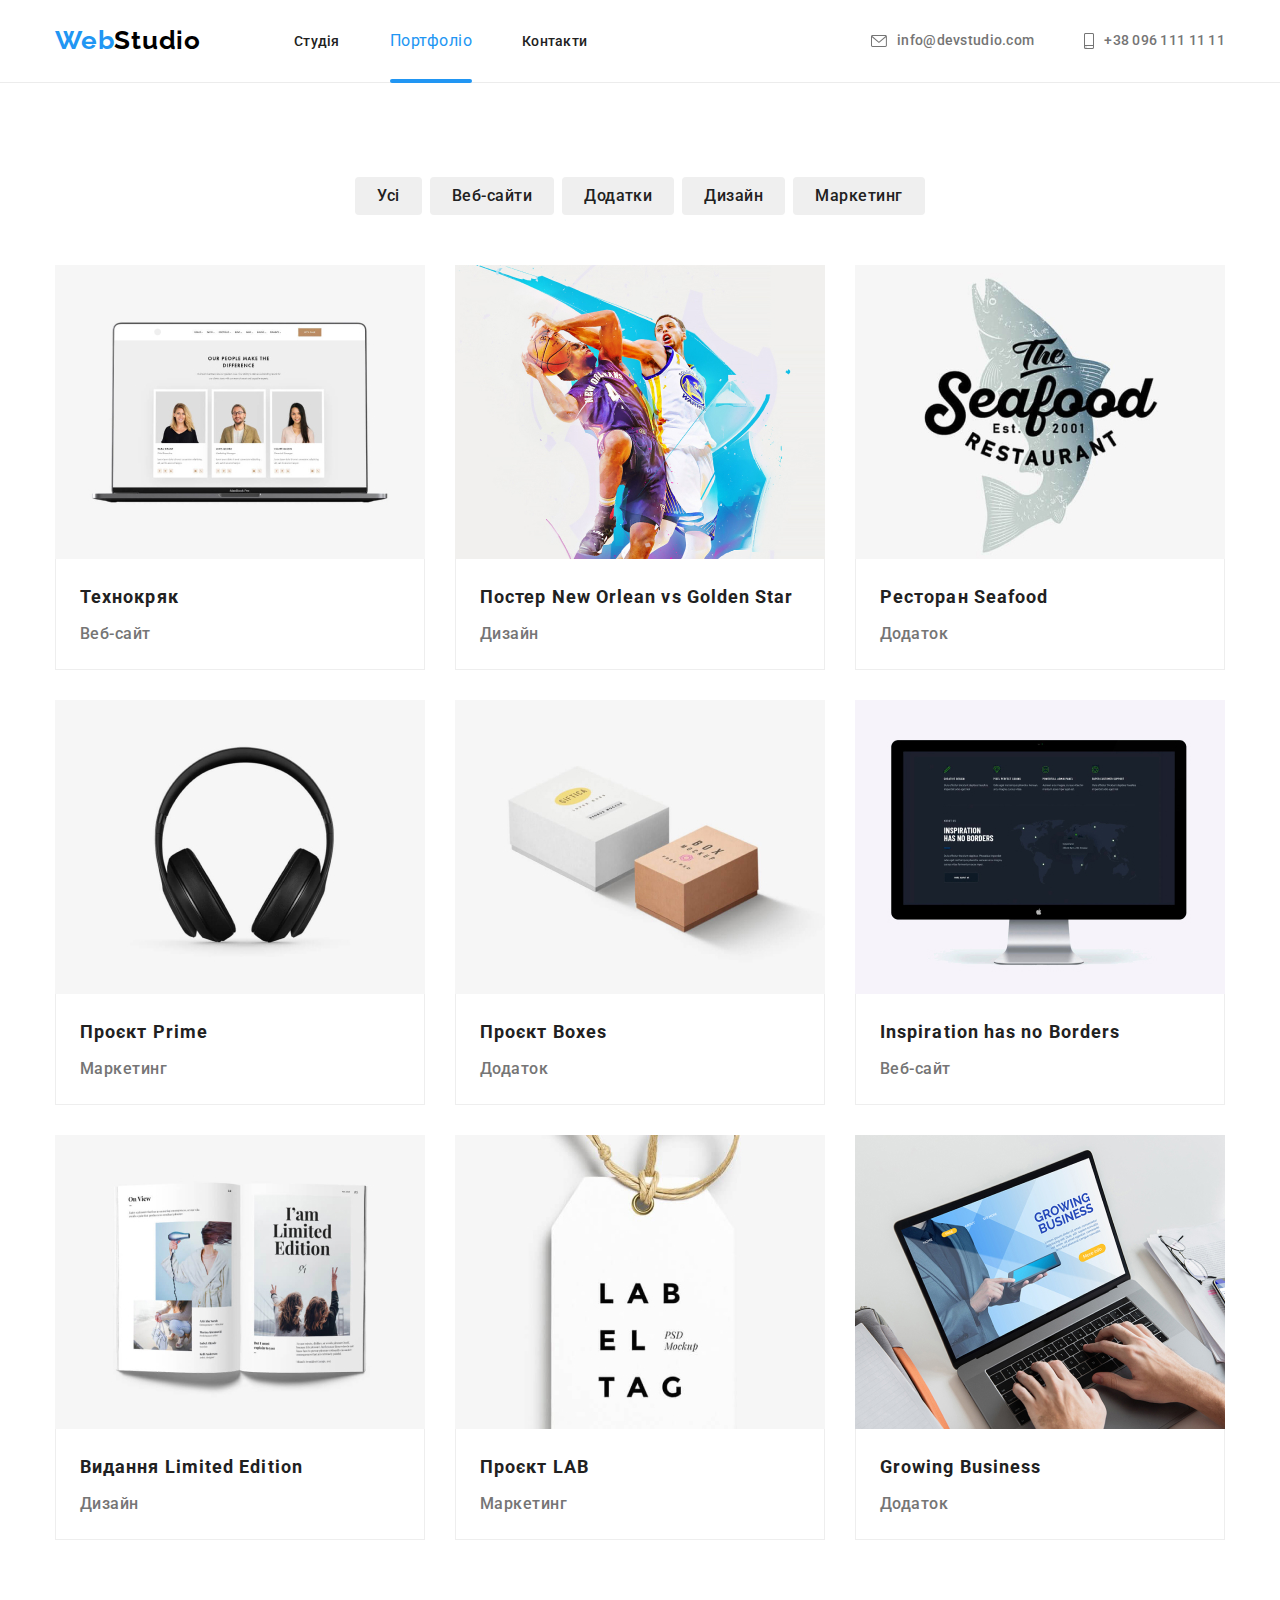
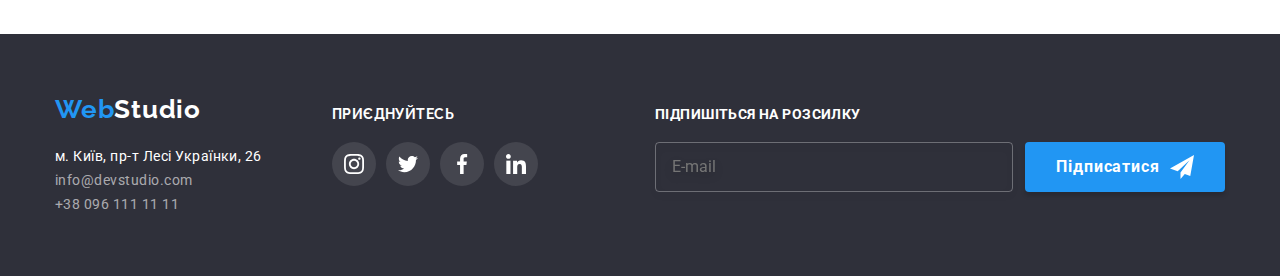
==== portfolio.html @ 675113f7 "777" ====
<!DOCTYPE html>
<html lang="en">

<head>
	<meta charset="UTF-8" />
	<meta http-equiv="X-UA-Compatible" content="IE=edge" />
	<meta name="viewport" content="width=device-width, initial-scale=1.0" />
	<title>Documen</title>
	<link
		href="https://fonts.googleapis.com/css2?family=Raleway:wght@700&family=Roboto:wght@400;500;700;900&display=swap"
		rel="stylesheet" />
	<link rel="stylesheet"
		href="https://cdnjs.cloudflare.com/ajax/libs/modern-normalize/1.1.0/modern-normalize.min.css" />
	<link rel="stylesheet" href="./css/styles.css" />
</head>

<body>
	<header class="header-page">
		<div class="container header-container">
			<a class="logo" href="/">Web<span class="header__logo">Studio</span></a>

			<!--!information_menu-->
			<nav class="main-nav">
				<ul class="main-nav__list list">
					<li class="main-nav__item">
						<a class="main-nav__link link" href="./index.html">Студія</a>
					</li>
					<li class="main-nav__item">
						<a class="main-nav__link main-nav__link--current" href="./portfolio.html">Портфоліо</a>
					</li>
					<li class="main-nav__item">
						<a class="main-nav__link link" href="#contacts">Контакти</a>
					</li>
				</ul>
			</nav>

			<!--!contact-->
			<ul class="contact-list list">
				<li class="contact-list__item">
					<a class="contact-list__link link" href="mailto:info@devstudio.com">
						<svg class="icon" width="16" height="12">
							<use xlink:href="./images/icon.svg#icon-mail"></use>
						</svg>info@devstudio.com</a>
				</li>
				<li class="contact-list__item">
					<a class="contact-list__link link" href="tel:+380961111111">
						<svg class="icon" width="10" height="16">
							<use xlink:href="./images/icon.svg#icon-phone"></use>
						</svg>+38 096 111 11 11</a>
				</li>
			</ul>
		</div>
	</header>

	<!--!portfolio_new-->
	<main>
		<section class="section">
			<div class="container">
				<h1 class="hidden">Наші роботи</h1>
				<h2 class="hidden">Портфоліо</h2>

				<!--!button-->
				<ul class="filter-list__list list">
					<li class="filter-list__item"><button class="filter-button" type="button">Усі</button></li>
					<li class="filter-list__item"><button class="filter-button" type="button">Веб-сайти</button></li>
					<li class="filter-list__item"><button class="filter-button" type="button">Додатки</button></li>
					<li class="filter-list__item"><button class="filter-button" type="button">Дизайн</button></li>
					<li class="filter-list__item"><button class="filter-button" type="button">Маркетинг</button></li>
				</ul>

				<!--!portfolio-->
				<ul class="portfolio list">
					<li class="portfolio-list__title">
						<a class="portfolio-link link" href="#" target="_blank" rel="noopener noreferrer">
							<div class="portfolio-images">
								<img src="./images/jpg7.jpg" alt="Технокряк" width="370">
								<p class="portfolio-list__text">Ресурс пропонує комплексні пропозиції з різним рівнем
									функціоналу
									та сервісів. Все це дозволить відвідувачу отримати
									вичерпні відомості про компанію чи приватну особу.</p>
							</div>
							<div class="portfolio-row__text">
								<h2 class="portfolio-title">Технокряк</h2>
								<p class="portfolio-section">Веб-сайт</p>
							</div>
						</a>
					</li>
					<li class="portfolio-list__title">
						<a class="portfolio-link link" href="#" target="_blank" rel="noopener noreferrer">
							<div class="portfolio-images">
								<img src="./images/jpg8.jpg" alt="Постер New Orlean vs Golden Star" width="370">

								<p class="portfolio-list__text">Ресурс пропонує комплексні пропозиції з різним рівнем
									функціоналу
									та сервісів. Все це дозволить відвідувачу отримати
									вичерпні відомості про компанію чи приватну особу.</p>
							</div>
							<div class="portfolio-row__text">
								<h2 class="portfolio-title">Постер New Orlean vs Golden Star</h2>
								<p class="portfolio-section">Дизайн</p>
							</div>
						</a>
					</li>
					<li class="portfolio-list__title">
						<a class="portfolio-link link" href="#" target="_blank" rel="noopener noreferrer">
							<div class="portfolio-images">
								<img src="./images/jpg9.jpg" alt="Ресторан Seafood" width="370">

								<p class="portfolio-list__text">Ресурс пропонує комплексні пропозиції з різним рівнем
									функціоналу
									та сервісів. Все це дозволить відвідувачу отримати
									вичерпні відомості про компанію чи приватну особу.</p>
							</div>
							<div class="portfolio-row__text">
								<h2 class="portfolio-title">Ресторан Seafood</h2>
								<p class="portfolio-section">Додаток</p>
							</div>
						</a>
					</li>
					<li class="portfolio-list__title">
						<a class="portfolio-link link" href="#" target="_blank" rel="noopener noreferrer">
							<div class="portfolio-images">
								<img src="./images/jpg10.jpg" alt="Проєкт Prime" width="370">

								<p class="portfolio-list__text">Ресурс пропонує комплексні пропозиції з різним рівнем
									функціоналу
									та сервісів. Все це дозволить відвідувачу отримати
									вичерпні відомості про компанію чи приватну особу.</p>
							</div>
							<div class="portfolio-row__text">
								<h2 class="portfolio-title">Проєкт Prime</h2>
								<p class="portfolio-section">Маркетинг</p>
							</div>
						</a>
					</li>
					<li class="portfolio-list__title">
						<a class="portfolio-link link" href="#" target="_blank" rel="noopener noreferrer">
							<div class="portfolio-images">
								<img src="./images/jpg11.jpg" alt="Проєкт Boxes" width="370">

								<p class="portfolio-list__text">Ресурс пропонує комплексні пропозиції з різним рівнем
									функціоналу
									та сервісів. Все це дозволить відвідувачу отримати
									вичерпні відомості про компанію чи приватну особу.</p>
							</div>
							<div class="portfolio-row__text">
								<h2 class="portfolio-title">Проєкт Boxes</h2>
								<p class="portfolio-section">Додаток</p>
							</div>
						</a>
					</li>
					<li class="portfolio-list__title">
						<a class="portfolio-link link" href="#" target="_blank" rel="noopener noreferrer">
							<div class="portfolio-images">
								<img src="./images/jpg12.jpg" alt="Inspiration has no Borders" width="370">

								<p class="portfolio-list__text">Ресурс пропонує комплексні пропозиції з різним рівнем
									функціоналу
									та сервісів. Все це дозволить відвідувачу отримати
									вичерпні відомості про компанію чи приватну особу.</p>
							</div>
							<div class="portfolio-row__text">
								<h2 class="portfolio-title">Inspiration has no Borders</h2>
								<p class="portfolio-section">Веб-сайт</p>
							</div>
						</a>
					</li>
					<li class="portfolio-list__title">
						<a class="portfolio-link link" href="#" target="_blank" rel="noopener noreferrer">
							<div class="portfolio-images">
								<img src="./images/jpg13.jpg" alt="Видання Limited Edition" width="370">

								<p class="portfolio-list__text">Ресурс пропонує комплексні пропозиції з різним рівнем
									функціоналу
									та сервісів. Все це дозволить відвідувачу отримати
									вичерпні відомості про компанію чи приватну особу.</p>
							</div>
							<div class="portfolio-row__text">
								<h2 class="portfolio-title">Видання Limited Edition</h2>
								<p class="portfolio-section">Дизайн</p>
							</div>
						</a>
					</li>
					<li class="portfolio-list__title">
						<a class="portfolio-link link" href="#" target="_blank" rel="noopener noreferrer">
							<div class="portfolio-images">
								<img src="./images/jpg14.jpg" alt="Проєкт LAB" width="370">

								<p class="portfolio-list__text">Ресурс пропонує комплексні пропозиції з різним рівнем
									функціоналу
									та сервісів. Все це дозволить відвідувачу отримати
									вичерпні відомості про компанію чи приватну особу.</p>
							</div>
							<div class="portfolio-row__text">
								<h2 class="portfolio-title">Проєкт LAB</h2>
								<p class="portfolio-section">Маркетинг</p>
							</div>
						</a>
					</li>
					<li class="portfolio-list__title">
						<a class="portfolio-link link" href="#" target="_blank" rel="noopener noreferrer">
							<div class="portfolio-images">
								<img src="./images/jpg15.jpg" alt="Growing Business" width="370">

								<p class="portfolio-list__text">Ресурс пропонує комплексні пропозиції з різним рівнем
									функціоналу
									та сервісів. Все це дозволить відвідувачу отримати
									вичерпні відомості про компанію чи приватну особу.</p>
							</div>
							<div class="portfolio-row__text">
								<h2 class="portfolio-title">Growing Business</h2>
								<p class="portfolio-section">Додаток</p>
							</div>
						</a>
					</li>
				</ul>
			</div>
		</section>
	</main>

	<!--!footer-->
	<footer class="footer">
		<div class="container footer-container">
			<div class="address" id="contacts">
				<a class="logo" href="/">Web<span class="footer__logo">Studio</span></a>
				<address>
					<a class="footer-address__link"
						href="https://www.google.com/maps/place/%D0%B1%D1%83%D0%BB%D1%8C%D0%B2%D0%B0%D1%80+%D0%9B%D0%B5%D1%81%D1%96+%D0%A3%D0%BA%D1%80%D0%B0%D1%97%D0%BD%D0%BA%D0%B8,+26,+%D0%9A%D0%B8%D1%97%D0%B2,+02000/@50.427058,30.5351338,18.25z/data=!4m5!3m4!1s0x40d4cf0e033ecbe9:0x57a4dffefec77da0!8m2!3d50.4265807!4d30.5383858"
						target="_blank" rel="noopener noreferrer">
						м. Київ, пр-т Лесі Українки, 26</a>
					<ul class="footer-contact__list list">
						<li>
							<a class="footer-contact__link" href="mailto:info@devstudio.com">info@devstudio.com</a>
						</li>
						<li>
							<a class="footer-contact__link" href="tel:+380961111111">+38 096 111 11 11</a>
						</li>
					</ul>
				</address>
			</div>
			<div class="footer">
				<h2 class="footer-title">приєднуйтесь</h2>
				<ul class="footer-list list">
					<li class="footer-social">
						<a class="footer-social__link" href="#" target="_blank" rel="noopener noreferrer">
							<svg class="icon" width="20" height="20">
								<use xlink:href="./images/icon.svg#icon-instagram"></use>
							</svg>
						</a>
					</li>
					<li class="footer-social">
						<a class="footer-social__link" href="#" target="_blank" rel="noopener noreferrer">
							<svg class="icon" width="20" height="20">
								<use xlink:href="./images/icon.svg#icon-twitter"></use>
							</svg>
						</a>
					</li>
					<li class="footer-social">
						<a class="footer-social__link" href="#" target="_blank" rel="noopener noreferrer">
							<svg class="icon" width="20" height="20">
								<use xlink:href="./images/icon.svg#icon-facebook"></use>
							</svg>
						</a>
					</li>
					<li class="footer-social">
						<a class="footer-social__link" href="#" target="_blank" rel="noopener noreferrer">
							<svg class="icon" width="20" height="20">
								<use xlink:href="./images/icon.svg#icon-linkedin-1"></use>
							</svg>
						</a>
					</li>
				</ul>
			</div>
			<div class="footer-form">
				<h2 class="footer-form__text">Підпишіться на розсилку</h2>
				<form class="footer-form__join" name="submit">
					<label class="send-mail" for="email">
						<input class="footer-form__mail" placeholder="E-mail" type="email" name="mail" id="email" />
					</label>
					<button class="footer-button__mail" type="submit">
						Підписатися
						<svg class="icon icon-send" width="24" height="24">
							<use xlink:href="./images/icon.svg#icon-icon-send"></use>
						</svg>
					</button>
				</form>
			</div>
		</div>
	</footer>
	<script src="./js/modal.js"></script>
</body>

</html>
---- css/styles.css ----
:root {
	--col--black: #212121;
	--col--lgrey: #757575;
	--col--blue: #2196f3;
	--col--grey: #2f303a;
	--colf5--white: #f5f5f5;
	--colff--white: #ffffff;
}

.section {
	padding: 94px 0;
}

.icon {
	fill: currentColor;
}

body {
	background-color: var(--colff--white);
	color: var(--col--black);
	font-family: "Roboto", sans-serif;
	letter-spacing: 0.03em;
}

* {
	padding: 0;
	margin: 0;
}

img {
	display: block;
}

.list {
	list-style: none;
}

button {
	cursor: pointer;
}

.container {
	margin-left: auto;
	margin-right: auto;
	width: 1200px;
	padding-left: 15px;
	padding-right: 15px;
}

/* !header */

.hidden {
	position: absolute;
	white-space: nowrap;
	overflow: hidden;

	width: 1px;
	height: 1px;
	margin: -1px;
	border: 0;
	padding: 0;
	clip-path: inset(100%);
	clip: rect(0 0 0 0);
}

.header-container .logo {
	text-decoration: none;
	vertical-align: Top;

	font-family: "Raleway", sans-serif;
	font-weight: 700;
	font-size: 26px;
	line-height: 1.2307;
	letter-spacing: 0.03em;

	color: var(--col--blue);
}

.header__logo {
	text-decoration: none;

	margin-right: 93px;

	color: #000000;
}

.link {
	text-decoration: none;

	font-weight: 500;
	font-size: 14px;
	line-height: 1.14;
	letter-spacing: 0.02em;

	color: var(--col--black);
}

.header-page {
	display: flex;
	align-items: center;
	justify-content: center;

	border-bottom: 1px solid #ececec;
}

.header-page .container {
	display: flex;
	align-items: center;
}

/* !menu*/

.main-nav {
	display: inline-block;
	align-items: center;
}

.main-nav__list .main-nav__item {
	position: relative;
}

.main-nav__list .main-nav__link:focus::after,
.main-nav__list .main-nav__link:hover::after,
.main-nav__list .main-nav__link.main-nav__link--current:after {
	width: 100%;
}

.main-nav__list .main-nav__link::after {
	content: "";
	position: absolute;
	display: block;

	border-radius: 2px;
	width: 0;
	left: 0;
	height: 4px;
	bottom: -1%;

	background-color: var(--col--blue);
}

.main-nav__item {
	padding-top: 32px;
	padding-bottom: 32px;
}

.main-nav__list {
	display: flex;
	align-items: center;
	gap: 50px;
}

.main-nav__list .main-nav__link:hover,
.main-nav__list .main-nav__link:focus {
	color: var(--col--blue);
}

.main-nav__list .main-nav__link {
	transition: color 250ms cubic-bezier(0.4, 0, 0.2, 1);
}

.main-nav__list .main-nav__link:after {
	transition: 250ms cubic-bezier(0.4, 0, 0.2, 1);
}

.main-nav__list .main-nav__link--current {
	color: var(--col--blue);
	text-decoration: none;
}

/*!contact*/

.contact-list {
	display: flex;
	justify-content: center;
	align-items: center;
	margin-left: auto;
	margin-right: 0;
	gap: 50px;
}

.contact-list__item .contact-list__link {
	display: flex;
	justify-content: center;
	align-items: center;

	gap: 10px;
	font-weight: 500;
	font-size: 14px;
	line-height: 1.14;
	letter-spacing: 0.02em;

	color: var(--col--lgrey);
}

.contact-list .contact-list__link:focus,
.contact-list .contact-list__link:hover {
	color: var(--col--blue);
}

.contact-list .contact-list__link {
	transition: color 250ms cubic-bezier(0.4, 0, 0.2, 1);
}

/*!hero*/

.hero {
	max-width: 1600px;
	padding: 200px 0;

	margin-left: auto;
	margin-right: auto;

	background-image: linear-gradient(to bottom,
			rgba(47, 48, 58, 0.4),
			rgba(47, 48, 58, 0.4)),
		url(../images/backround.jpg);
	background-size: cover;
}

.hero-title {
	margin-left: auto;
	margin-right: auto;
	text-transform: uppercase;
	text-align: center;

	max-width: 670px;
	font-weight: 900;
	font-size: 44px;
	line-height: 1.36;
	letter-spacing: 0.03em;
	margin-top: 0;
	margin-bottom: 30px;
	width: 100%;

	color: var(--colff--white);
}

.hero-button {
	border-color: transparent;
	cursor: pointer;
	display: block;

	margin: 0 auto;
	min-width: 216px;
	min-height: 50px;
	border-radius: 4px;
	font-weight: 700;
	font-size: 16px;
	line-height: 1.9;
	letter-spacing: 0.06em;

	color: var(--colff--white);
	background-color: var(--col--blue);
}

/*!features*/

.features-section__list {
	display: flex;
	gap: 30px;
}

.features-section {
	padding-bottom: 0;

	background-color: var(--colff--white);
}

.features-section__list .features-section__title {
	text-transform: uppercase;

	font-weight: 700;
	font-size: 14px;
	line-height: 1.14;
}

.features-section__list .features-section__text {
	color: var(--col--lgrey);
	font-size: 14px;
	line-height: 1.7;
}

.features-section__container-icon {
	background-color: #f5f4fa;
	display: flex;
	justify-content: center;
	align-items: center;
	margin-bottom: 30px;
	width: 270px;
	height: 120px;
}

.features .title {
	margin-bottom: 10px;
}

/*!what-we-do*/

.work-list {
	display: flex;
	gap: 30px;
}

.section-title {
	text-align: center;

	font-weight: 700;
	font-size: 36px;
	line-height: 1.16;
	margin-bottom: 50px;
}

.work-list__item {
	position: relative;
}

.work-list__title {
	position: absolute;
	text-transform: uppercase;
	text-align: center;

	left: 0;
	bottom: 0;
	width: 100%;
	padding: 27px 0px;
	z-index: 2;
	font-weight: 700;
	font-size: 14px;
	line-height: 1.1428;
	letter-spacing: 0.03em;

	color: var(--colff--white);
	background: rgba(47, 48, 58, 0.8);
}

/*!our_company*/

.team-list {
	display: flex;
	gap: 30px;
}

.team-section {
	padding-top: 30px;
	padding-bottom: 30px;
}

.team-section .team-list__title {
	font-weight: 500;
	font-size: 16px;
	line-height: 1.2;
	text-align: center;
}

.team {
	background-color: #f5f4fa;
}

.team-section .team-list__text {
	text-align: center;

	font-size: 16px;
	line-height: 1.2;
	margin-top: 10px;
	margin-bottom: 30px;

	color: var(--col--lgrey);
}

.team-list__item {
	background-color: var(--colff--white);
	box-shadow: 0px 1px 3px rgba(0, 0, 0, 0.12), 0px 1px 1px rgba(0, 0, 0, 0.14),
		0px 2px 1px rgba(0, 0, 0, 0.2);
}

.team-list__social {
	display: flex;
	justify-content: center;

	gap: 10px;
}

.social-list__link {
	display: flex;
	justify-content: center;
	align-items: center;

	width: 44px;
	height: 44px;
	border-radius: 50%;

	color: #afb1b8;
}

.social-list__link:hover,
.social-list__link:focus {
	color: var(--colff--white);
	background-color: var(--col--blue);
}

.social-list__link {
	transition: color 250ms cubic-bezier(0.4, 0, 0.2, 1),
		background-color 250ms cubic-bezier(0.4, 0, 0.2, 1);
}

/*!customers*/

.customers-title {
	font-weight: 700;
	font-size: 36px;
	line-height: 42px;
	text-align: center;
	letter-spacing: 0.03em;
}

.customers-list {
	display: flex;

	gap: 30px;
}

.customers-list__link:hover,
.customers-list__link:focus {
	color: var(--col--blue);
	border-color: var(--col--blue);
}

.customers-title {
	margin-top: 0;
	margin-bottom: 50px;
}

.customers-list__link {
	display: flex;
	justify-content: center;
	align-items: center;
	width: 170px;
	height: 92px;
	border-radius: 4px;

	background-color: var(--colff--white);
	border: 1px solid;
	color: #afb1b8;
	transition: color 250ms cubic-bezier(0.4, 0, 0.2, 1),
		border-color 250ms cubic-bezier(0.4, 0, 0.2, 1);
}

/*!modal*/

.modal {
	position: fixed;

	z-index: 777;
	left: 0;
	top: 0;
	width: 100%;
	height: 100%;

	background: rgba(0, 0, 0, 0.2);
	transition: visibility 500ms cubic-bezier(0.4, 0, 0.2, 1),
		opacity 500ms cubic-bezier(0.4, 0, 0.2, 1);
}

.modal-window {
	position: absolute;

	left: 50%;
	top: 50%;
	transform: translate(-50%, -50%) scale(1);
	width: 528px;
	height: 581px;
	border-radius: 4px;
	padding: 40px;

	background-color: var(--colff--white);
	box-shadow: 0px 1px 3px rgba(0, 0, 0, 0.12), 0px 1px 1px rgba(0, 0, 0, 0.14),
		0px 2px 1px rgba(0, 0, 0, 0.2);
	transition: transform 500ms cubic-bezier(0.4, 0, 0.2, 1);
}

.modal.is-hidden .modal-window {
	transform: translate(-50%, -50%) scale(2);
}

.modal-button__close {
	position: absolute;

	right: 8px;
	top: 8px;
	width: 30px;
	height: 30px;
	border-radius: 50%;

	background-color: var(--colff--white);
	border: 1px solid rgba(0, 0, 0, 0.1);
}

.modal-button__close:hover::before,
.modal-button__close:hover::after {
	background-color: var(--col--blue);
	transition-duration: 250ms;
	transition-timing-function: cubic-bezier(0.4, 0, 0.2, 1);
}

.modal-button__close:focus::before,
.modal-button__close:focus::after {
	background-color: var(--col--blue);
	transition-duration: 250ms;
	transition-timing-function: cubic-bezier(0.4, 0, 0.2, 1);
}

.is-hidden {
	visibility: hidden;
	opacity: 0;
	pointer-events: none;
}

.modal-button__close::before,
.modal-button__close::after {
	position: absolute;
	content: "";

	width: 15px;
	height: 2px;
	left: 50%;
	top: 50%;
	transition: transform 0.4s ease-in-out;

	background-color: #000000;
}

.modal-button__close::before {
	transform: translate(-50%, -50%) rotate(-45deg);
}

.modal-button__close::after {
	transform: translate(-50%, -50%) rotate(45deg);
}

.modal-button__close:hover::after,
.modal-button__close:hover::before,
.modal-button__close:focus::after,
.modal-button__close:focus::before {
	transform: translate(-50%, -50%) rotate(0deg);
}

.from-title {
	font-family: "Roboto", sans-serif;
	font-style: normal;
	font-weight: 700;
	font-size: 20px;
	line-height: 1.15;
	text-align: center;
	letter-spacing: 0.03em;
	margin-bottom: 12px;

	color: var(--col--black);
}

.form-input {
	width: 100%;
	height: 40px;
	padding: 11px 12px;
	margin-bottom: 10px;
	padding-left: 42px;
	border: 1px solid rgba(33, 33, 33, 0.2);
	border-radius: 4px;
}

.form-span__title {
	display: block;
	font-family: "Roboto", sans-serif;
	font-style: normal;
	font-weight: 400;
	font-size: 12px;
	line-height: 1.1666;
	letter-spacing: 0.01em;
	margin-bottom: 4px;

	color: var(--col--lgrey);
}

.modal-textarea {
	width: 100%;
	height: 120px;
	padding: 12px 16px;
	margin-bottom: 20px;
	font-family: "Roboto", sans-serif;
	font-style: normal;
	font-weight: 400;
	font-size: 12px;
	line-height: 14px;
	letter-spacing: 0.01em;

	color: rgba(117, 117, 117, 0.5);
	resize: none;
	border: 1px solid rgba(33, 33, 33, 0.2);
	border-radius: 4px;
}

.modal-checkbox__title {
	font-family: "Roboto", sans-serif;
	font-style: normal;
	font-weight: 400;
	font-size: 14px;
	line-height: 24px;
	letter-spacing: 0.03em;
	margin-bottom: 30px;

	color: var(--col--lgrey);
}

.modal-send__button {
	font-family: "Roboto", sans-serif;
	font-style: normal;
	letter-spacing: 0.06em;
	font-weight: 700;
	font-size: 16px;
	line-height: 1.875;

	display: block;
	margin: auto;
	padding: 10px 52px;
	width: 200px;
	height: 50px;

	color: var(--colff--white);
	background: var(--col--blue);
	box-shadow: 0px 4px 4px rgba(0, 0, 0, 0.15);
	border-radius: 4px;
	border: 0;
}

.modal-send {
	margin-top: 30px;
}

.form-box__icon {
	position: relative;
}

.form-icon {
	position: absolute;
	top: 12px;
	left: 12px;
}

.form-input:focus+.form-icon,
.form-input:hover+.form-icon {
	color: var(--col--blue);
	border-color: var(--col--blue);
	transition-duration: 250ms;
	transition-timing-function: cubic-bezier(0.4, 0, 0.2, 1);
}

.form-input:focus,
.form-input:hover {
	border-color: var(--col--blue);
	transition-duration: 250ms;
	transition-timing-function: cubic-bezier(0.4, 0, 0.2, 1);
}

.modal-textarea:focus,
.modal-textarea:hover {
	border-color: var(--col--blue);
	transition-duration: 250ms;
	transition-timing-function: cubic-bezier(0.4, 0, 0.2, 1);
}

.modal-checkbox__linc {
	font-family: "Roboto", sans-serif;
	font-style: normal;
	font-weight: 400;
	font-size: 14px;
	line-height: 24px;
	letter-spacing: 0.03em;
	text-decoration-line: underline;

	color: var(--col--blue);
}

.modai-checkbox__label {
	position: relative;
	display: flex;
	justify-content: center;
	gap: 8px;
	margin-left: 15px;

	font-size: 14px;
	line-height: 24px;
	letter-spacing: 0.03em;

	color: var(--col--lgrey);
}

.modal-checkbox__title {
	position: absolute;
	top: 3px;
	left: 0px;
	width: 16px;
	height: 15px;
	background-image: url(../images/check_off.svg);
}

.modal-checkbox:checked+.modal-checkbox__title {
	background-image: url(../images/check_on.svg);
}

/*!footer*/

.footer {
	background-color: var(--col--grey);
}

.footer-container {
	display: flex;
	gap: 70px;
	padding-top: 60px;
	padding-bottom: 60px;
}

.footer__logo {
	text-decoration: none;

	color: var(--colff--white);
}

.footer .logo {
	text-decoration: none;
	display: flex;

	font-family: "Raleway", sans-serif;
	margin-bottom: 20px;
	font-weight: 700;
	font-size: 26px;
	line-height: 1.1923;
	letter-spacing: 0.03em;

	color: var(--col--blue);
}

.footer-address__link {
	font-style: normal;
	text-decoration: none;
	font-size: 14px;
	line-height: 1.7;

	color: var(--colff--white);
	transition: color 250ms cubic-bezier(0.4, 0, 0.2, 1);
}

.footer-address__link:hover,
.footer-address__link:focus {
	color: var(--col--blue);
}

.footer-contact__link {
	text-decoration: none;
	font-style: normal;
	font-size: 14px;
	line-height: 1.7;
	font-weight: 400;

	color: rgba(255, 255, 255, 0.6);
}

.footer-contact__list .footer-contact__link:not(:last-child) {
	margin: 9px 0;
}

.footer-contact__list .footer-contact__link:hover,
.footer-contact__list .footer-contact__link:focus {
	color: var(--col--blue);
}

.footer-contact__list .footer-contact__link {
	transition: color 250ms cubic-bezier(0.4, 0, 0.2, 1);
}

.footer-title {
	font-style: normal;
	text-transform: uppercase;

	font-family: "Raleway";
	font-weight: 700;
	font-size: 14px;
	line-height: 1.1428;
	letter-spacing: 0.03em;
	padding-top: 12px;
	margin-bottom: 20px;

	color: var(--colff--white);
}

.footer-social__link:focus,
.footer-social__link:hover {
	background-color: var(--col--blue);
}

.footer-social__link {
	display: flex;
	justify-content: center;
	align-items: center;

	width: 44px;
	height: 44px;
	border-radius: 50%;

	color: var(--colff--white);
	background-color: rgba(255, 255, 255, 0.1);
	transition: background-color 250ms cubic-bezier(0.4, 0, 0.2, 1);
}



/*!form*/

.footer-form {
	margin-left: auto;
	padding-top: 12px;
}

.footer-form__join {
	display: flex;
	gap: 12px;
	flex-wrap: wrap;
}

.footer-list {
	display: flex;
	gap: 10px;
}

.footer-form__text {
	font-family: "Roboto", sans-serif;
	font-style: normal;
	font-weight: 700;
	font-size: 14px;
	line-height: 1.1428;
	letter-spacing: 0.03em;
	text-transform: uppercase;
	margin-bottom: 20px;

	color: var(--colff--white);
}

.footer-form__mail {
	max-width: 358px;
	width: 358px;
	height: 50px;
	padding: 15px 16px;

	outline: transparent;
	background-color: transparent;

	color: var(--colff--white);
	border: 1px solid rgba(255, 255, 255, 0.3);
	filter: drop-shadow(0px 4px 4px rgba(0, 0, 0, 0.15));
	border-radius: 4px;
}

.footer-button__mail {
	display: flex;
	justify-content: center;
	align-items: center;
	gap: 10px;

	font-family: "Roboto";

	width: 200px;
	height: 50px;
	font-weight: 700;
	font-size: 16px;
	line-height: 1.875;
	letter-spacing: 0.06em;

	background-color: var(--col--blue);
	color: var(--colff--white);
	box-shadow: 0px 4px 4px rgba(0, 0, 0, 0.15);
	border-radius: 4px;
	border: 0;
}

/* ?portfolio.html */

/*!filter*/

.filter-button:hover,
.filter-button:focus {
	background-color: var(--col--blue);
	color: #f5f4fa;
	box-shadow: 0px 3px 1px rgba(0, 0, 0, 0.1), 0px 1px 2px rgba(0, 0, 0, 0.08),
		0px 2px 2px rgba(0, 0, 0, 0.12);
}

.filter-list__list {
	display: flex;
	align-items: center;
	justify-content: center;
	flex-wrap: nowrap;

	gap: 8px;
}

.filter-button {
	border-radius: 4px;
	padding: 6px 22px;
	margin-bottom: 50px;
	border: 0;

	transition: color 250ms cubic-bezier(0.4, 0, 0.2, 1),
		background-color 250ms cubic-bezier(0.4, 0, 0.2, 1),
		box-shadow 250ms cubic-bezier(0.4, 0, 0.2, 1);
}

.filter-button {
	cursor: pointer;
	font-weight: 500;
	font-size: 16px;
	line-height: 1.6;
	letter-spacing: 0.03em;

	color: var(--col--black);
}



.portfolio {
	display: flex;
	flex-wrap: wrap;
	box-sizing: border-box;
	gap: 30px;
	transition: box-shadow 250ms cubic-bezier(0.4, 0, 0.2, 1);
}

.portfolio-row__text {
	padding: 20px 24px;
	list-style: none;

	border-left: 1px solid #eeeeee;
	border-right: 1px solid #eeeeee;
	border-bottom: 1px solid #eeeeee;
	color: var(--colff--white);
}

.portfolio-title {
	font-family: "Roboto", sans-serif;
	font-style: normal;
	font-weight: 700;
	font-size: 18px;
	line-height: 2;
	letter-spacing: 0.06em;
	margin-bottom: 4px;

	color: var(--col--black);
}

.portfolio-section {
	font-family: "Roboto", sans-serif;
	font-style: normal;
	font-size: 16px;
	line-height: 1.875;
	letter-spacing: 0.03em;

	color: var(--col--lgrey);
}

.portfolio-list__title {
	transition: box-shadow 250ms cubic-bezier(0.4, 0, 0.2, 1);
}

.portfolio-images {
	position: relative;
	overflow: hidden;
}

.portfolio-list__text {
	font-family: "Roboto", sans-serif;
	font-style: normal;
	position: absolute;
	width: 100%;
	height: 100%;
	left: 0;
	top: 0;
	padding: 63px 24px;
	font-size: 18px;
	line-height: 1.5555;
	letter-spacing: 0.03em;
	transform: translateY(101%);
	transition: transform 250ms cubic-bezier(0.4, 0, 0.2, 1);

	background: rgba(33, 150, 243, 0.9);
	color: var(--colff--white);
}

.portfolio-link:hover .portfolio-list__text,
.portfolio-link:focus .portfolio-list__text {
	transform: translateY(0);
}

.portfolio-list__title:hover,
.portfolio-list__title:focus {
	box-shadow: 0px 1px 1px rgba(0, 0, 0, 0.12), 0px 4px 4px rgba(0, 0, 0, 0.06),
		1px 4px 6px rgba(0, 0, 0, 0.16);
}

.portfolio-row__texte {
	display: block;
}
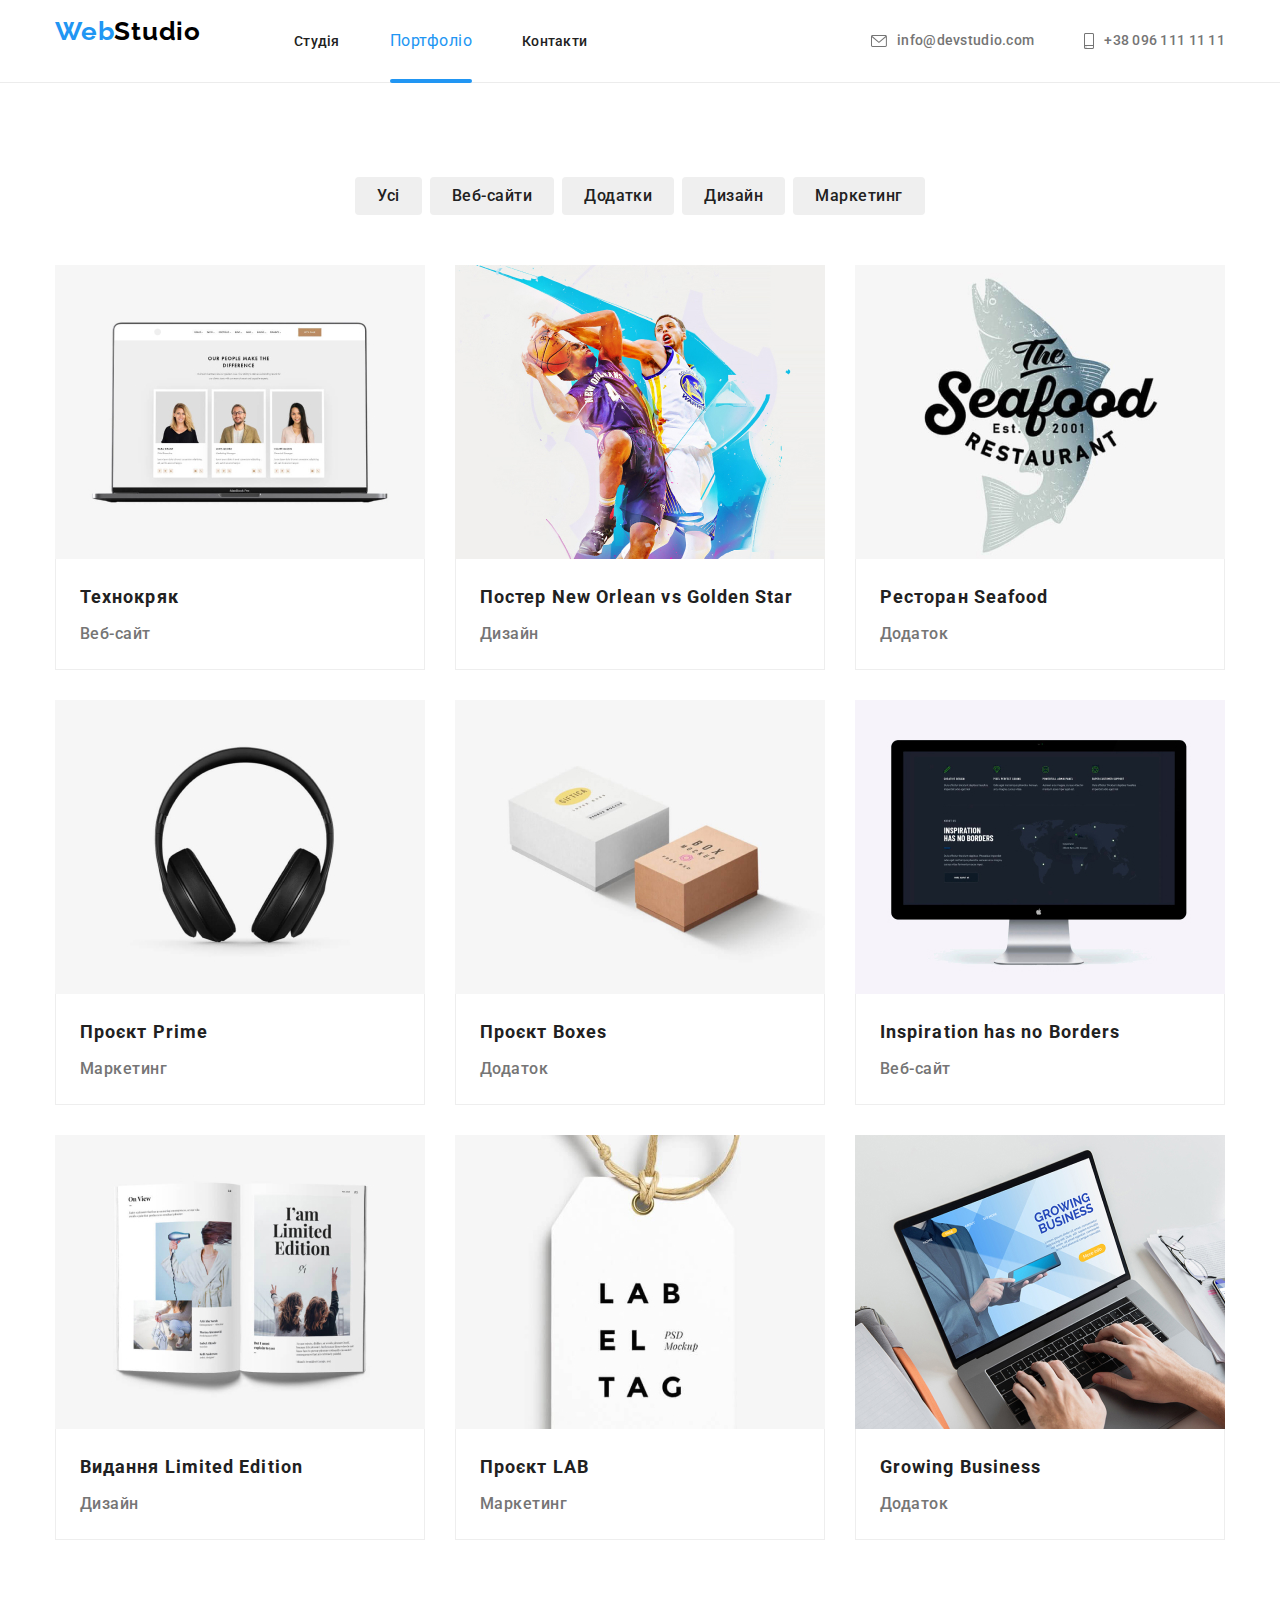
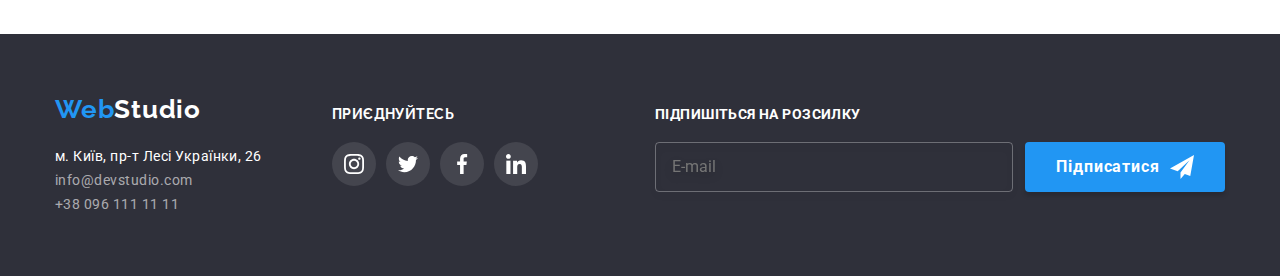
==== commit 7ac0da58: "777" ====
--- a/portfolio.html
+++ b/portfolio.html
@@ -9,9 +9,7 @@
 	<link
 		href="https://fonts.googleapis.com/css2?family=Raleway:wght@700&family=Roboto:wght@400;500;700;900&display=swap"
 		rel="stylesheet" />
-	<link rel="stylesheet"
-		href="https://cdnjs.cloudflare.com/ajax/libs/modern-normalize/1.1.0/modern-normalize.min.css" />
-	<link rel="stylesheet" href="./css/styles.css" />
+	<link rel="stylesheet" href="./css/main.min.css" />
 </head>
 
 <body>
--- a/css/main.min.css
+++ b/css/main.min.css
@@ -0,0 +1 @@
+/*! modern-normalize v1.1.0 | MIT License | https://github.com/sindresorhus/modern-normalize */*{padding:0;margin:0}*,::before,::after{-webkit-box-sizing:border-box;box-sizing:border-box}html{-moz-tab-size:4;-o-tab-size:4;tab-size:4}html{line-height:1.15;-webkit-text-size-adjust:100%}body{margin:0}body{font-family:system-ui,-apple-system,"Segoe UI",Roboto,Helvetica,Arial,sans-serif,"Apple Color Emoji","Segoe UI Emoji"}hr{height:0;color:inherit}abbr[title]{-webkit-text-decoration:underline dotted;text-decoration:underline dotted}b,strong{font-weight:bolder}code,kbd,samp,pre{font-family:ui-monospace,SFMono-Regular,Consolas,"Liberation Mono",Menlo,monospace;font-size:1em}small{font-size:80%}sub,sup{font-size:75%;line-height:0;position:relative;vertical-align:baseline}sub{bottom:-0.25em}sup{top:-0.5em}table{text-indent:0;border-color:inherit}button,input,optgroup,select,textarea{font-family:inherit;font-size:100%;line-height:1.15;margin:0}button,select{text-transform:none}button,[type=button],[type=reset],[type=submit]{-webkit-appearance:button;-moz-appearance:button;appearance:button}::-moz-focus-inner{border-style:none;padding:0}:-moz-focusring{outline:1px dotted ButtonText}:-moz-ui-invalid{box-shadow:none}legend{padding:0}progress{vertical-align:baseline}::-webkit-inner-spin-button,::-webkit-outer-spin-button{height:auto}[type=search]{-webkit-appearance:textfield;-moz-appearance:button;appearance:button;outline-offset:-2px}::-webkit-search-decoration{-webkit-appearance:none;appearance:button}::-webkit-file-upload-button{-webkit-appearance:button;appearance:button;font:inherit}summary{display:list-item}:root{--col--black: #212121;--col--lgrey: #757575;--col--blue: #2196f3;--col--grey: #2f303a;--colf5--white: #f5f5f5;--colff--white: #ffffff}.section{padding:94px 0}.icon{fill:currentColor}body{background-color:var(--colff--white);color:var(--col--black);font-family:"Roboto",sans-serif;letter-spacing:.03em}*{padding:0;margin:0}img{display:block}.list{list-style:none}button{cursor:pointer}.container{margin-left:auto;margin-right:auto;width:1200px;padding-left:15px;padding-right:15px}.hidden{position:absolute;white-space:nowrap;overflow:hidden;width:1px;height:1px;margin:-1px;border:0;padding:0;-webkit-clip-path:inset(100%);clip-path:inset(100%);clip:rect(0 0 0 0)}.link{text-decoration:none;font-weight:500;font-size:14px;line-height:1.14;letter-spacing:.02em;color:var(--col--black)}.header-page{display:-webkit-box;display:-ms-flexbox;display:flex;-webkit-box-align:center;-ms-flex-align:center;align-items:center;-webkit-box-pack:center;-ms-flex-pack:center;justify-content:center;border-bottom:1px solid #ececec}.header-page .container{display:-webkit-box;display:-ms-flexbox;display:flex;-webkit-box-align:center;-ms-flex-align:center;align-items:center}.logo{text-decoration:none;display:-webkit-box;display:-ms-flexbox;display:flex;font-family:"Raleway",sans-serif;margin-bottom:20px;font-weight:700;font-size:26px;line-height:1.1923;letter-spacing:.03em;color:var(--col--blue)}.header__logo{text-decoration:none;margin-right:93px;color:#000}.footer__logo{text-decoration:none;color:var(--colff--white)}.main-nav{display:inline-block;-webkit-box-align:center;-ms-flex-align:center;align-items:center}.main-nav__link::after{content:"";position:absolute;display:block;border-radius:2px;width:0;left:0;height:4px;bottom:-1%;background-color:var(--col--blue)}.main-nav__list{display:-webkit-box;display:-ms-flexbox;display:flex;-webkit-box-align:center;-ms-flex-align:center;align-items:center;gap:50px}.main-nav__item{position:relative;padding-top:32px;padding-bottom:32px}.main-nav__link:focus::after,.main-nav__link:hover::after,.main-nav__link--current:after{width:100%}.main-nav__link:hover,.main-nav__link:focus{color:var(--col--blue)}.main-nav__link{-webkit-transition:color 250ms cubic-bezier(0.4, 0, 0.2, 1);transition:color 250ms cubic-bezier(0.4, 0, 0.2, 1)}.main-nav__link--current{color:var(--col--blue);text-decoration:none}.contact-list{display:-webkit-box;display:-ms-flexbox;display:flex;-webkit-box-pack:center;-ms-flex-pack:center;justify-content:center;-webkit-box-align:center;-ms-flex-align:center;align-items:center;margin-left:auto;margin-right:0;gap:50px}.contact-list__link{display:-webkit-box;display:-ms-flexbox;display:flex;-webkit-box-pack:center;-ms-flex-pack:center;justify-content:center;-webkit-box-align:center;-ms-flex-align:center;align-items:center;gap:10px;font-weight:500;font-size:14px;line-height:1.14;letter-spacing:.02em;color:var(--col--lgrey)}.contact-list__link:focus,.contact-list__link:hover{color:var(--col--blue)}.contact-list__link{-webkit-transition:color 250ms cubic-bezier(0.4, 0, 0.2, 1);transition:color 250ms cubic-bezier(0.4, 0, 0.2, 1)}.hero{max-width:1600px;padding:200px 0;margin-left:auto;margin-right:auto;background-image:-webkit-gradient(linear, left top, left bottom, from(rgba(47, 48, 58, 0.4)), to(rgba(47, 48, 58, 0.4))),url(../images/backround.jpg);background-image:linear-gradient(to bottom, rgba(47, 48, 58, 0.4), rgba(47, 48, 58, 0.4)),url(../images/backround.jpg);background-size:cover}.hero-title{margin-left:auto;margin-right:auto;text-transform:uppercase;text-align:center;max-width:670px;font-weight:900;font-size:44px;line-height:1.36;letter-spacing:.03em;margin-top:0;margin-bottom:30px;width:100%;color:var(--colff--white)}.hero-button{border-color:rgba(0,0,0,0);cursor:pointer;display:block;margin:0 auto;min-width:216px;min-height:50px;border-radius:4px;font-weight:700;font-size:16px;line-height:1.9;letter-spacing:.06em;color:var(--colff--white);background-color:var(--col--blue)}.footer-button__mail{display:-webkit-box;display:-ms-flexbox;display:flex;-webkit-box-pack:center;-ms-flex-pack:center;justify-content:center;-webkit-box-align:center;-ms-flex-align:center;align-items:center;gap:10px;font-family:"Roboto";width:200px;height:50px;font-weight:700;font-size:16px;line-height:1.875;letter-spacing:.06em;background-color:var(--col--blue);color:var(--colff--white);-webkit-box-shadow:0px 4px 4px rgba(0,0,0,.15);box-shadow:0px 4px 4px rgba(0,0,0,.15);border-radius:4px;border:0}.section-title{text-align:center;font-weight:700;font-size:36px;line-height:1.16;letter-spacing:.03em;margin-top:0;margin-bottom:50px}.features-section{padding-bottom:0;background-color:var(--colff--white)}.features-section__list{display:-webkit-box;display:-ms-flexbox;display:flex;gap:30px}.features-section__title{text-transform:uppercase;font-weight:700;font-size:14px;line-height:1.14;margin-bottom:10px}.features-section__text{color:var(--col--lgrey);font-size:14px;line-height:1.7}.features-section__container-icon{background-color:#f5f4fa;display:-webkit-box;display:-ms-flexbox;display:flex;-webkit-box-pack:center;-ms-flex-pack:center;justify-content:center;-webkit-box-align:center;-ms-flex-align:center;align-items:center;margin-bottom:30px;width:270px;height:120px}.work-list{display:-webkit-box;display:-ms-flexbox;display:flex;gap:30px}.work-list__item{position:relative}.work-list__title{position:absolute;text-transform:uppercase;text-align:center;left:0;bottom:0;width:100%;padding:27px 0px;z-index:2;font-weight:700;font-size:14px;line-height:1.1428;letter-spacing:.03em;color:var(--colff--white);background:rgba(47,48,58,.8)}.team{background-color:#f5f4fa}.team-section{padding-top:30px;padding-bottom:30px}.team-list{display:-webkit-box;display:-ms-flexbox;display:flex;gap:30px}.team-list__title{font-weight:500;font-size:16px;line-height:1.2;text-align:center}.team-list__text{text-align:center;font-size:16px;line-height:1.2;margin-top:10px;margin-bottom:30px;color:var(--col--lgrey)}.team-list__item{background-color:var(--colff--white);-webkit-box-shadow:0px 1px 3px rgba(0,0,0,.12),0px 1px 1px rgba(0,0,0,.14),0px 2px 1px rgba(0,0,0,.2);box-shadow:0px 1px 3px rgba(0,0,0,.12),0px 1px 1px rgba(0,0,0,.14),0px 2px 1px rgba(0,0,0,.2)}.team-list__social{display:-webkit-box;display:-ms-flexbox;display:flex;-webkit-box-pack:center;-ms-flex-pack:center;justify-content:center;gap:10px}.social-list__link{display:-webkit-box;display:-ms-flexbox;display:flex;-webkit-box-pack:center;-ms-flex-pack:center;justify-content:center;-webkit-box-align:center;-ms-flex-align:center;align-items:center;width:44px;height:44px;border-radius:50%;color:#afb1b8}.social-list__link:hover,.social-list__link:focus{color:var(--colff--white);background-color:var(--col--blue)}.social-list__link{-webkit-transition:color 250ms cubic-bezier(0.4, 0, 0.2, 1),background-color 250ms cubic-bezier(0.4, 0, 0.2, 1);transition:color 250ms cubic-bezier(0.4, 0, 0.2, 1),background-color 250ms cubic-bezier(0.4, 0, 0.2, 1)}.customers-list{display:-webkit-box;display:-ms-flexbox;display:flex;gap:30px}.customers-list__link:hover,.customers-list__link:focus{color:var(--col--blue);border-color:var(--col--blue)}.customers-list__link{display:-webkit-box;display:-ms-flexbox;display:flex;-webkit-box-pack:center;-ms-flex-pack:center;justify-content:center;-webkit-box-align:center;-ms-flex-align:center;align-items:center;width:170px;height:92px;border-radius:4px;background-color:var(--colff--white);border:1px solid;color:#afb1b8;-webkit-transition:color 250ms cubic-bezier(0.4, 0, 0.2, 1),border-color 250ms cubic-bezier(0.4, 0, 0.2, 1);transition:color 250ms cubic-bezier(0.4, 0, 0.2, 1),border-color 250ms cubic-bezier(0.4, 0, 0.2, 1)}.modal{position:fixed;z-index:777;left:0;top:0;width:100%;height:100%;background:rgba(0,0,0,.2);-webkit-transition:visibility 500ms cubic-bezier(0.4, 0, 0.2, 1),opacity 500ms cubic-bezier(0.4, 0, 0.2, 1);transition:visibility 500ms cubic-bezier(0.4, 0, 0.2, 1),opacity 500ms cubic-bezier(0.4, 0, 0.2, 1)}.modal-window{position:absolute;left:50%;top:50%;-webkit-transform:translate(-50%, -50%) scale(1);transform:translate(-50%, -50%) scale(1);width:528px;height:581px;border-radius:4px;padding:40px;background-color:var(--colff--white);-webkit-box-shadow:0px 1px 3px rgba(0,0,0,.12),0px 1px 1px rgba(0,0,0,.14),0px 2px 1px rgba(0,0,0,.2);box-shadow:0px 1px 3px rgba(0,0,0,.12),0px 1px 1px rgba(0,0,0,.14),0px 2px 1px rgba(0,0,0,.2);-webkit-transition:-webkit-transform 500ms cubic-bezier(0.4, 0, 0.2, 1);transition:-webkit-transform 500ms cubic-bezier(0.4, 0, 0.2, 1);transition:transform 500ms cubic-bezier(0.4, 0, 0.2, 1);transition:transform 500ms cubic-bezier(0.4, 0, 0.2, 1), -webkit-transform 500ms cubic-bezier(0.4, 0, 0.2, 1)}.is-hidden .modal-window{-webkit-transform:translate(-50%, -50%) scale(2);transform:translate(-50%, -50%) scale(2)}.is-hidden{visibility:hidden;opacity:0;pointer-events:none}.from-title{font-family:"Roboto",sans-serif;font-style:normal;font-weight:700;font-size:20px;line-height:1.15;text-align:center;letter-spacing:.03em;margin-bottom:12px;color:var(--col--black)}.form-input{width:100%;height:40px;padding:11px 12px;margin-bottom:10px;padding-left:42px;border:1px solid rgba(33,33,33,.2);border-radius:4px}.form-span__title{display:block;font-family:"Roboto",sans-serif;font-style:normal;font-weight:400;font-size:12px;line-height:1.1666;letter-spacing:.01em;margin-bottom:4px;color:var(--col--lgrey)}.modal-textarea{width:100%;height:120px;padding:12px 16px;margin-bottom:20px;font-family:"Roboto",sans-serif;font-style:normal;font-weight:400;font-size:12px;line-height:14px;letter-spacing:.01em;color:rgba(117,117,117,.5);resize:none;border:1px solid rgba(33,33,33,.2);border-radius:4px}.modal-send{margin-top:30px}.modal-send__button{font-family:"Roboto",sans-serif;font-style:normal;letter-spacing:.06em;font-weight:700;font-size:16px;line-height:1.875;display:block;margin:auto;padding:10px 52px;width:200px;height:50px;color:var(--colff--white);background:var(--col--blue);-webkit-box-shadow:0px 4px 4px rgba(0,0,0,.15);box-shadow:0px 4px 4px rgba(0,0,0,.15);border-radius:4px;border:0}.form-box__icon{position:relative}.form-icon{position:absolute;top:12px;left:12px}.form-input:focus+.form-icon,.form-input:hover+.form-icon{color:var(--col--blue);border-color:var(--col--blue);-webkit-transition-duration:250ms;transition-duration:250ms;-webkit-transition-timing-function:cubic-bezier(0.4, 0, 0.2, 1);transition-timing-function:cubic-bezier(0.4, 0, 0.2, 1)}.form-input:focus,.form-input:hover{border-color:var(--col--blue);-webkit-transition-duration:250ms;transition-duration:250ms;-webkit-transition-timing-function:cubic-bezier(0.4, 0, 0.2, 1);transition-timing-function:cubic-bezier(0.4, 0, 0.2, 1)}.modal-textarea:focus,.modal-textarea:hover{border-color:var(--col--blue);-webkit-transition-duration:250ms;transition-duration:250ms;-webkit-transition-timing-function:cubic-bezier(0.4, 0, 0.2, 1);transition-timing-function:cubic-bezier(0.4, 0, 0.2, 1)}.modal-button__close{position:absolute;right:8px;top:8px;width:30px;height:30px;border-radius:50%;background-color:var(--colff--white);border:1px solid rgba(0,0,0,.1)}.modal-button__close:hover::before,.modal-button__close:hover::after{background-color:var(--col--blue);-webkit-transition-duration:250ms;transition-duration:250ms;-webkit-transition-timing-function:cubic-bezier(0.4, 0, 0.2, 1);transition-timing-function:cubic-bezier(0.4, 0, 0.2, 1)}.modal-button__close:focus::before,.modal-button__close:focus::after{background-color:var(--col--blue);-webkit-transition-duration:250ms;transition-duration:250ms;-webkit-transition-timing-function:cubic-bezier(0.4, 0, 0.2, 1);transition-timing-function:cubic-bezier(0.4, 0, 0.2, 1)}.modal-button__close::before,.modal-button__close::after{position:absolute;content:"";width:15px;height:2px;left:50%;top:50%;-webkit-transition:-webkit-transform .4s ease-in-out;transition:-webkit-transform .4s ease-in-out;transition:transform .4s ease-in-out;transition:transform .4s ease-in-out, -webkit-transform .4s ease-in-out;background-color:#000}.modal-button__close::before{-webkit-transform:translate(-50%, -50%) rotate(-45deg);transform:translate(-50%, -50%) rotate(-45deg)}.modal-button__close::after{-webkit-transform:translate(-50%, -50%) rotate(45deg);transform:translate(-50%, -50%) rotate(45deg)}.modal-button__close:hover::after,.modal-button__close:hover::before,.modal-button__close:focus::after,.modal-button__close:focus::before{-webkit-transform:translate(-50%, -50%) rotate(0deg);transform:translate(-50%, -50%) rotate(0deg)}.modal-checkbox__title{font-family:"Roboto",sans-serif;font-style:normal;font-weight:400;font-size:14px;line-height:24px;letter-spacing:.03em;margin-bottom:30px;color:var(--col--lgrey)}.modal-checkbox__linc{font-family:"Roboto",sans-serif;font-style:normal;font-weight:400;font-size:14px;line-height:24px;letter-spacing:.03em;-webkit-text-decoration-line:underline;text-decoration-line:underline;color:var(--col--blue)}.modal-checkbox__label{position:relative;display:-webkit-box;display:-ms-flexbox;display:flex;-webkit-box-pack:center;-ms-flex-pack:center;justify-content:center;gap:8px;margin-left:15px;font-size:14px;line-height:24px;letter-spacing:.03em;color:var(--col--lgrey)}.modal-checkbox__title{position:absolute;top:3px;left:0px;width:16px;height:15px;background-image:url(../images/check_off.svg)}.modal-checkbox:checked+.modal-checkbox__title{background-image:url(../images/check_on.svg)}.footer{background-color:var(--col--grey)}.footer-title{font-style:normal;text-transform:uppercase;font-family:"Raleway";font-weight:700;font-size:14px;line-height:1.1428;letter-spacing:.03em;padding-top:12px;margin-bottom:20px;color:var(--colff--white)}.footer-container{display:-webkit-box;display:-ms-flexbox;display:flex;gap:70px;padding-top:60px;padding-bottom:60px}.footer-address__link{font-style:normal;text-decoration:none;font-size:14px;line-height:1.7;color:var(--colff--white);-webkit-transition:color 250ms cubic-bezier(0.4, 0, 0.2, 1);transition:color 250ms cubic-bezier(0.4, 0, 0.2, 1)}.footer-address__link:hover,.footer-address__link:focus{color:var(--col--blue)}.footer-contact__link{text-decoration:none;font-style:normal;font-size:14px;line-height:1.7;font-weight:400;color:rgba(255,255,255,.6)}.footer-contact__link:not(:last-child){margin:9px 0}.footer-contact__link:hover,.footer-contact__link:focus{color:var(--col--blue)}.footer-contact__link{-webkit-transition:color 250ms cubic-bezier(0.4, 0, 0.2, 1);transition:color 250ms cubic-bezier(0.4, 0, 0.2, 1)}.footer-social__link{display:-webkit-box;display:-ms-flexbox;display:flex;-webkit-box-pack:center;-ms-flex-pack:center;justify-content:center;-webkit-box-align:center;-ms-flex-align:center;align-items:center;width:44px;height:44px;border-radius:50%;color:var(--colff--white);background-color:rgba(255,255,255,.1);-webkit-transition:background-color 250ms cubic-bezier(0.4, 0, 0.2, 1);transition:background-color 250ms cubic-bezier(0.4, 0, 0.2, 1)}.footer-social__link:focus,.footer-social__link:hover{background-color:var(--col--blue)}.footer-list{display:-webkit-box;display:-ms-flexbox;display:flex;gap:10px}.footer-form{margin-left:auto;padding-top:12px}.footer-form__join{display:-webkit-box;display:-ms-flexbox;display:flex;gap:12px;-ms-flex-wrap:wrap;flex-wrap:wrap}.footer-form__text{font-family:"Roboto",sans-serif;font-style:normal;font-weight:700;font-size:14px;line-height:1.1428;letter-spacing:.03em;text-transform:uppercase;margin-bottom:20px;color:var(--colff--white)}.footer-form__mail{max-width:358px;width:358px;height:50px;padding:15px 16px;outline:rgba(0,0,0,0);background-color:rgba(0,0,0,0);color:var(--colff--white);border:1px solid rgba(255,255,255,.3);-webkit-filter:drop-shadow(0px 4px 4px rgba(0, 0, 0, 0.15));filter:drop-shadow(0px 4px 4px rgba(0, 0, 0, 0.15));border-radius:4px}.filter-button{border-radius:4px;padding:6px 22px;margin-bottom:50px;border:0;cursor:pointer;font-weight:500;font-size:16px;line-height:1.6;letter-spacing:.03em;color:var(--col--black);-webkit-transition:color 250ms cubic-bezier(0.4, 0, 0.2, 1),background-color 250ms cubic-bezier(0.4, 0, 0.2, 1),-webkit-box-shadow 250ms cubic-bezier(0.4, 0, 0.2, 1);transition:color 250ms cubic-bezier(0.4, 0, 0.2, 1),background-color 250ms cubic-bezier(0.4, 0, 0.2, 1),-webkit-box-shadow 250ms cubic-bezier(0.4, 0, 0.2, 1);transition:color 250ms cubic-bezier(0.4, 0, 0.2, 1),background-color 250ms cubic-bezier(0.4, 0, 0.2, 1),box-shadow 250ms cubic-bezier(0.4, 0, 0.2, 1);transition:color 250ms cubic-bezier(0.4, 0, 0.2, 1),background-color 250ms cubic-bezier(0.4, 0, 0.2, 1),box-shadow 250ms cubic-bezier(0.4, 0, 0.2, 1),-webkit-box-shadow 250ms cubic-bezier(0.4, 0, 0.2, 1)}.filter-button:hover,.filter-button:focus{background-color:var(--col--blue);color:#f5f4fa;-webkit-box-shadow:0px 3px 1px rgba(0,0,0,.1),0px 1px 2px rgba(0,0,0,.08),0px 2px 2px rgba(0,0,0,.12);box-shadow:0px 3px 1px rgba(0,0,0,.1),0px 1px 2px rgba(0,0,0,.08),0px 2px 2px rgba(0,0,0,.12)}.filter-list__list{display:-webkit-box;display:-ms-flexbox;display:flex;-webkit-box-align:center;-ms-flex-align:center;align-items:center;-webkit-box-pack:center;-ms-flex-pack:center;justify-content:center;-ms-flex-wrap:nowrap;flex-wrap:nowrap;gap:8px}.portfolio{display:-webkit-box;display:-ms-flexbox;display:flex;-ms-flex-wrap:wrap;flex-wrap:wrap;-webkit-box-sizing:border-box;box-sizing:border-box;gap:30px;-webkit-transition:-webkit-box-shadow 250ms cubic-bezier(0.4, 0, 0.2, 1);transition:-webkit-box-shadow 250ms cubic-bezier(0.4, 0, 0.2, 1);transition:box-shadow 250ms cubic-bezier(0.4, 0, 0.2, 1);transition:box-shadow 250ms cubic-bezier(0.4, 0, 0.2, 1), -webkit-box-shadow 250ms cubic-bezier(0.4, 0, 0.2, 1)}.portfolio-images{position:relative;overflow:hidden}.portfolio-row__text{padding:20px 24px;list-style:none;display:block;border-left:1px solid #eee;border-right:1px solid #eee;border-bottom:1px solid #eee;color:var(--colff--white)}.portfolio-section{font-family:"Roboto",sans-serif;font-style:normal;font-size:16px;line-height:1.875;letter-spacing:.03em;color:var(--col--lgrey)}.portfolio-title{font-family:"Roboto",sans-serif;font-style:normal;font-weight:700;font-size:18px;line-height:2;letter-spacing:.06em;margin-bottom:4px;color:var(--col--black)}.portfolio-list__title{-webkit-transition:-webkit-box-shadow 250ms cubic-bezier(0.4, 0, 0.2, 1);transition:-webkit-box-shadow 250ms cubic-bezier(0.4, 0, 0.2, 1);transition:box-shadow 250ms cubic-bezier(0.4, 0, 0.2, 1);transition:box-shadow 250ms cubic-bezier(0.4, 0, 0.2, 1), -webkit-box-shadow 250ms cubic-bezier(0.4, 0, 0.2, 1)}.portfolio-list__text{font-family:"Roboto",sans-serif;font-style:normal;position:absolute;width:100%;height:100%;left:0;top:0;padding:63px 24px;font-size:18px;line-height:1.5555;letter-spacing:.03em;-webkit-transform:translateY(101%);transform:translateY(101%);-webkit-transition:-webkit-transform 250ms cubic-bezier(0.4, 0, 0.2, 1);transition:-webkit-transform 250ms cubic-bezier(0.4, 0, 0.2, 1);transition:transform 250ms cubic-bezier(0.4, 0, 0.2, 1);transition:transform 250ms cubic-bezier(0.4, 0, 0.2, 1), -webkit-transform 250ms cubic-bezier(0.4, 0, 0.2, 1);background:rgba(33,150,243,.9);color:var(--colff--white)}.portfolio-link:hover .portfolio-list__text,.portfolio-link:focus .portfolio-list__text{-webkit-transform:translateY(0);transform:translateY(0)}.portfolio-list__title:hover,.portfolio-list__title:focus{-webkit-box-shadow:0px 1px 1px rgba(0,0,0,.12),0px 4px 4px rgba(0,0,0,.06),1px 4px 6px rgba(0,0,0,.16);box-shadow:0px 1px 1px rgba(0,0,0,.12),0px 4px 4px rgba(0,0,0,.06),1px 4px 6px rgba(0,0,0,.16)}/*# sourceMappingURL=main.min.css.map */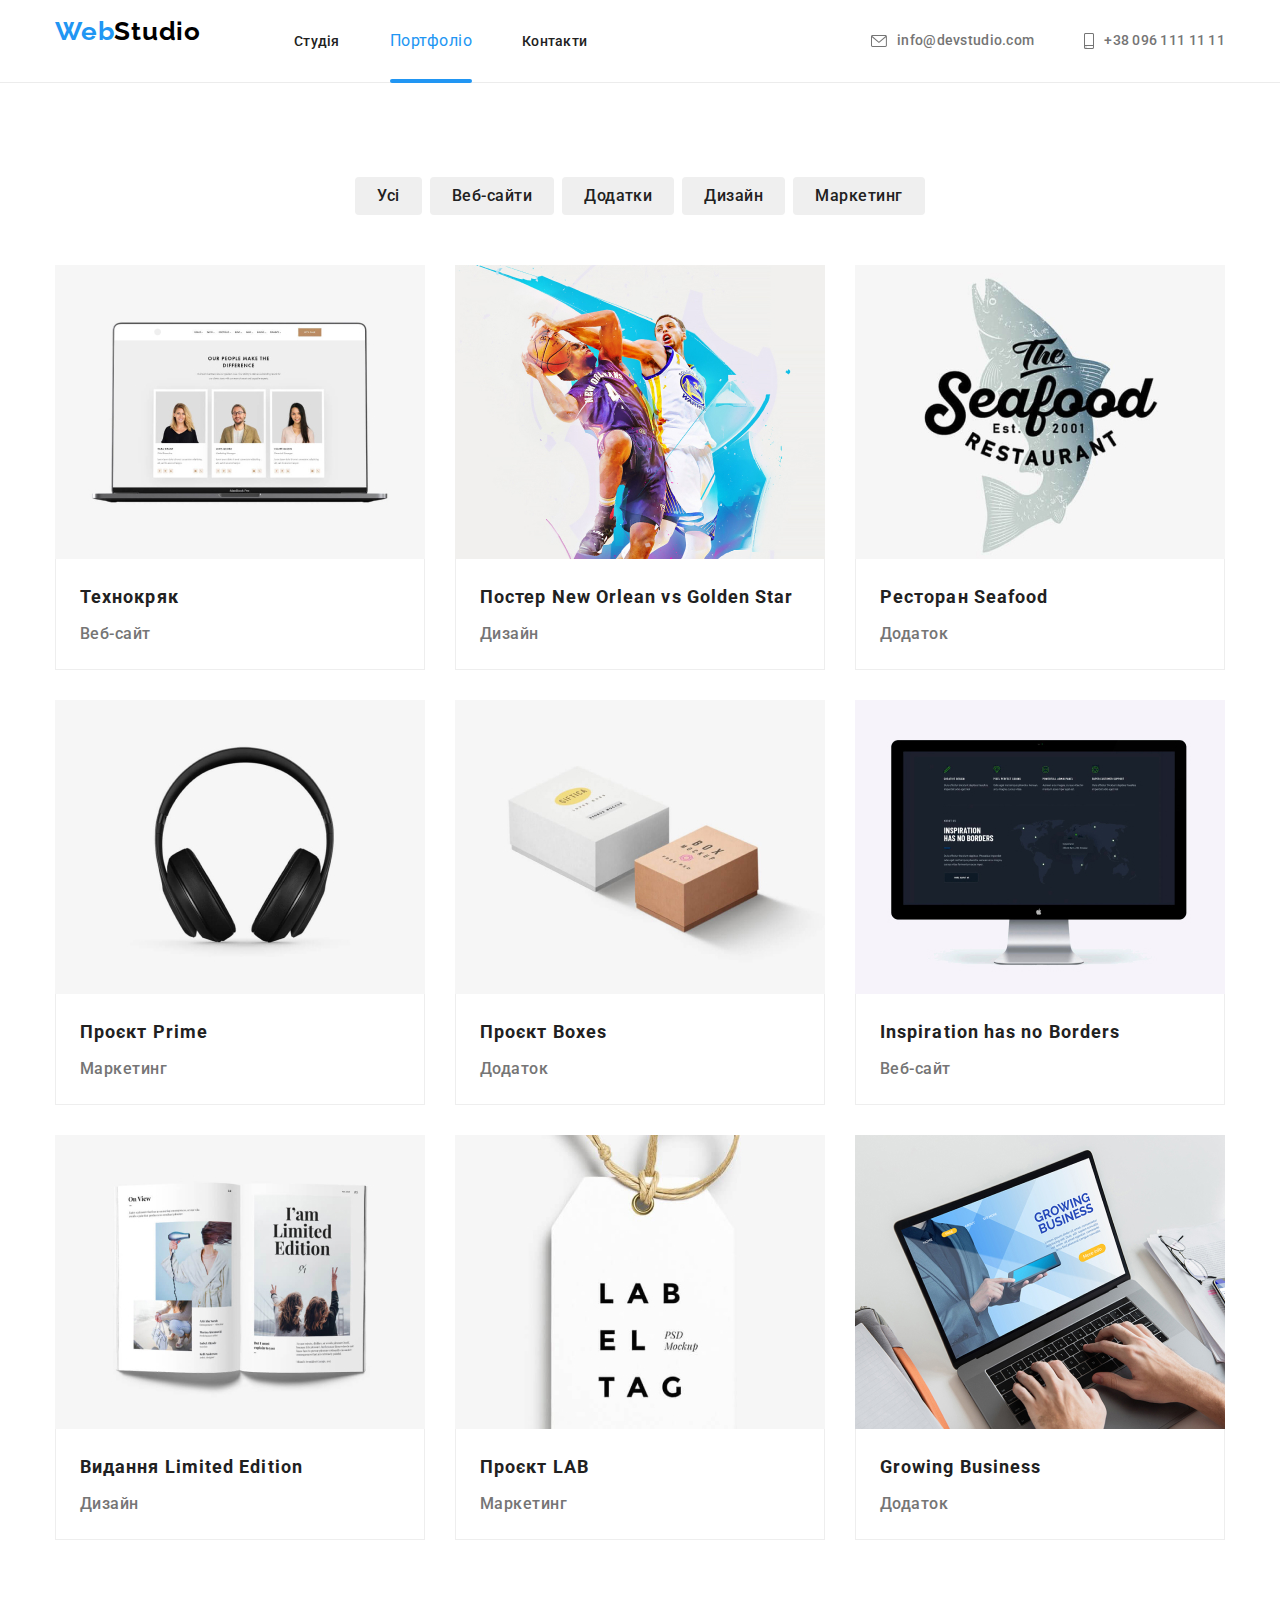
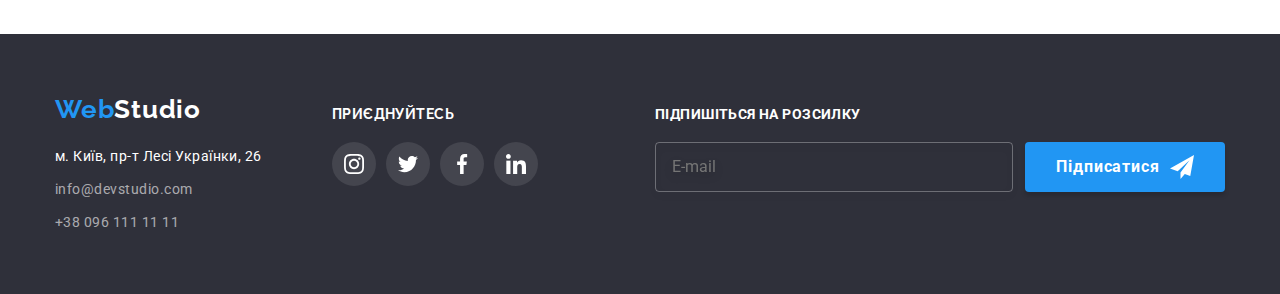
==== commit 6d0b7912: "777" ====
--- a/portfolio.html
+++ b/portfolio.html
@@ -228,7 +228,7 @@
 						м. Київ, пр-т Лесі Українки, 26</a>
 					<ul class="footer-contact__list list">
 						<li>
-							<a class="footer-contact__link" href="mailto:info@devstudio.com">info@devstudio.com</a>
+							<a class="footer-contact__link post" href="mailto:info@devstudio.com">info@devstudio.com</a>
 						</li>
 						<li>
 							<a class="footer-contact__link" href="tel:+380961111111">+38 096 111 11 11</a>
--- a/css/main.min.css
+++ b/css/main.min.css
@@ -1 +1 @@
-/*! modern-normalize v1.1.0 | MIT License | https://github.com/sindresorhus/modern-normalize */*{padding:0;margin:0}*,::before,::after{-webkit-box-sizing:border-box;box-sizing:border-box}html{-moz-tab-size:4;-o-tab-size:4;tab-size:4}html{line-height:1.15;-webkit-text-size-adjust:100%}body{margin:0}body{font-family:system-ui,-apple-system,"Segoe UI",Roboto,Helvetica,Arial,sans-serif,"Apple Color Emoji","Segoe UI Emoji"}hr{height:0;color:inherit}abbr[title]{-webkit-text-decoration:underline dotted;text-decoration:underline dotted}b,strong{font-weight:bolder}code,kbd,samp,pre{font-family:ui-monospace,SFMono-Regular,Consolas,"Liberation Mono",Menlo,monospace;font-size:1em}small{font-size:80%}sub,sup{font-size:75%;line-height:0;position:relative;vertical-align:baseline}sub{bottom:-0.25em}sup{top:-0.5em}table{text-indent:0;border-color:inherit}button,input,optgroup,select,textarea{font-family:inherit;font-size:100%;line-height:1.15;margin:0}button,select{text-transform:none}button,[type=button],[type=reset],[type=submit]{-webkit-appearance:button;-moz-appearance:button;appearance:button}::-moz-focus-inner{border-style:none;padding:0}:-moz-focusring{outline:1px dotted ButtonText}:-moz-ui-invalid{box-shadow:none}legend{padding:0}progress{vertical-align:baseline}::-webkit-inner-spin-button,::-webkit-outer-spin-button{height:auto}[type=search]{-webkit-appearance:textfield;-moz-appearance:button;appearance:button;outline-offset:-2px}::-webkit-search-decoration{-webkit-appearance:none;appearance:button}::-webkit-file-upload-button{-webkit-appearance:button;appearance:button;font:inherit}summary{display:list-item}:root{--col--black: #212121;--col--lgrey: #757575;--col--blue: #2196f3;--col--grey: #2f303a;--colf5--white: #f5f5f5;--colff--white: #ffffff}.section{padding:94px 0}.icon{fill:currentColor}body{background-color:var(--colff--white);color:var(--col--black);font-family:"Roboto",sans-serif;letter-spacing:.03em}*{padding:0;margin:0}img{display:block}.list{list-style:none}button{cursor:pointer}.container{margin-left:auto;margin-right:auto;width:1200px;padding-left:15px;padding-right:15px}.hidden{position:absolute;white-space:nowrap;overflow:hidden;width:1px;height:1px;margin:-1px;border:0;padding:0;-webkit-clip-path:inset(100%);clip-path:inset(100%);clip:rect(0 0 0 0)}.link{text-decoration:none;font-weight:500;font-size:14px;line-height:1.14;letter-spacing:.02em;color:var(--col--black)}.header-page{display:-webkit-box;display:-ms-flexbox;display:flex;-webkit-box-align:center;-ms-flex-align:center;align-items:center;-webkit-box-pack:center;-ms-flex-pack:center;justify-content:center;border-bottom:1px solid #ececec}.header-page .container{display:-webkit-box;display:-ms-flexbox;display:flex;-webkit-box-align:center;-ms-flex-align:center;align-items:center}.logo{text-decoration:none;display:-webkit-box;display:-ms-flexbox;display:flex;font-family:"Raleway",sans-serif;margin-bottom:20px;font-weight:700;font-size:26px;line-height:1.1923;letter-spacing:.03em;color:var(--col--blue)}.header__logo{text-decoration:none;margin-right:93px;color:#000}.footer__logo{text-decoration:none;color:var(--colff--white)}.main-nav{display:inline-block;-webkit-box-align:center;-ms-flex-align:center;align-items:center}.main-nav__link::after{content:"";position:absolute;display:block;border-radius:2px;width:0;left:0;height:4px;bottom:-1%;background-color:var(--col--blue)}.main-nav__list{display:-webkit-box;display:-ms-flexbox;display:flex;-webkit-box-align:center;-ms-flex-align:center;align-items:center;gap:50px}.main-nav__item{position:relative;padding-top:32px;padding-bottom:32px}.main-nav__link:focus::after,.main-nav__link:hover::after,.main-nav__link--current:after{width:100%}.main-nav__link:hover,.main-nav__link:focus{color:var(--col--blue)}.main-nav__link{-webkit-transition:color 250ms cubic-bezier(0.4, 0, 0.2, 1);transition:color 250ms cubic-bezier(0.4, 0, 0.2, 1)}.main-nav__link--current{color:var(--col--blue);text-decoration:none}.contact-list{display:-webkit-box;display:-ms-flexbox;display:flex;-webkit-box-pack:center;-ms-flex-pack:center;justify-content:center;-webkit-box-align:center;-ms-flex-align:center;align-items:center;margin-left:auto;margin-right:0;gap:50px}.contact-list__link{display:-webkit-box;display:-ms-flexbox;display:flex;-webkit-box-pack:center;-ms-flex-pack:center;justify-content:center;-webkit-box-align:center;-ms-flex-align:center;align-items:center;gap:10px;font-weight:500;font-size:14px;line-height:1.14;letter-spacing:.02em;color:var(--col--lgrey)}.contact-list__link:focus,.contact-list__link:hover{color:var(--col--blue)}.contact-list__link{-webkit-transition:color 250ms cubic-bezier(0.4, 0, 0.2, 1);transition:color 250ms cubic-bezier(0.4, 0, 0.2, 1)}.hero{max-width:1600px;padding:200px 0;margin-left:auto;margin-right:auto;background-image:-webkit-gradient(linear, left top, left bottom, from(rgba(47, 48, 58, 0.4)), to(rgba(47, 48, 58, 0.4))),url(../images/backround.jpg);background-image:linear-gradient(to bottom, rgba(47, 48, 58, 0.4), rgba(47, 48, 58, 0.4)),url(../images/backround.jpg);background-size:cover}.hero-title{margin-left:auto;margin-right:auto;text-transform:uppercase;text-align:center;max-width:670px;font-weight:900;font-size:44px;line-height:1.36;letter-spacing:.03em;margin-top:0;margin-bottom:30px;width:100%;color:var(--colff--white)}.hero-button{border-color:rgba(0,0,0,0);cursor:pointer;display:block;margin:0 auto;min-width:216px;min-height:50px;border-radius:4px;font-weight:700;font-size:16px;line-height:1.9;letter-spacing:.06em;color:var(--colff--white);background-color:var(--col--blue)}.footer-button__mail{display:-webkit-box;display:-ms-flexbox;display:flex;-webkit-box-pack:center;-ms-flex-pack:center;justify-content:center;-webkit-box-align:center;-ms-flex-align:center;align-items:center;gap:10px;font-family:"Roboto";width:200px;height:50px;font-weight:700;font-size:16px;line-height:1.875;letter-spacing:.06em;background-color:var(--col--blue);color:var(--colff--white);-webkit-box-shadow:0px 4px 4px rgba(0,0,0,.15);box-shadow:0px 4px 4px rgba(0,0,0,.15);border-radius:4px;border:0}.section-title{text-align:center;font-weight:700;font-size:36px;line-height:1.16;letter-spacing:.03em;margin-top:0;margin-bottom:50px}.features-section{padding-bottom:0;background-color:var(--colff--white)}.features-section__list{display:-webkit-box;display:-ms-flexbox;display:flex;gap:30px}.features-section__title{text-transform:uppercase;font-weight:700;font-size:14px;line-height:1.14;margin-bottom:10px}.features-section__text{color:var(--col--lgrey);font-size:14px;line-height:1.7}.features-section__container-icon{background-color:#f5f4fa;display:-webkit-box;display:-ms-flexbox;display:flex;-webkit-box-pack:center;-ms-flex-pack:center;justify-content:center;-webkit-box-align:center;-ms-flex-align:center;align-items:center;margin-bottom:30px;width:270px;height:120px}.work-list{display:-webkit-box;display:-ms-flexbox;display:flex;gap:30px}.work-list__item{position:relative}.work-list__title{position:absolute;text-transform:uppercase;text-align:center;left:0;bottom:0;width:100%;padding:27px 0px;z-index:2;font-weight:700;font-size:14px;line-height:1.1428;letter-spacing:.03em;color:var(--colff--white);background:rgba(47,48,58,.8)}.team{background-color:#f5f4fa}.team-section{padding-top:30px;padding-bottom:30px}.team-list{display:-webkit-box;display:-ms-flexbox;display:flex;gap:30px}.team-list__title{font-weight:500;font-size:16px;line-height:1.2;text-align:center}.team-list__text{text-align:center;font-size:16px;line-height:1.2;margin-top:10px;margin-bottom:30px;color:var(--col--lgrey)}.team-list__item{background-color:var(--colff--white);-webkit-box-shadow:0px 1px 3px rgba(0,0,0,.12),0px 1px 1px rgba(0,0,0,.14),0px 2px 1px rgba(0,0,0,.2);box-shadow:0px 1px 3px rgba(0,0,0,.12),0px 1px 1px rgba(0,0,0,.14),0px 2px 1px rgba(0,0,0,.2)}.team-list__social{display:-webkit-box;display:-ms-flexbox;display:flex;-webkit-box-pack:center;-ms-flex-pack:center;justify-content:center;gap:10px}.social-list__link{display:-webkit-box;display:-ms-flexbox;display:flex;-webkit-box-pack:center;-ms-flex-pack:center;justify-content:center;-webkit-box-align:center;-ms-flex-align:center;align-items:center;width:44px;height:44px;border-radius:50%;color:#afb1b8}.social-list__link:hover,.social-list__link:focus{color:var(--colff--white);background-color:var(--col--blue)}.social-list__link{-webkit-transition:color 250ms cubic-bezier(0.4, 0, 0.2, 1),background-color 250ms cubic-bezier(0.4, 0, 0.2, 1);transition:color 250ms cubic-bezier(0.4, 0, 0.2, 1),background-color 250ms cubic-bezier(0.4, 0, 0.2, 1)}.customers-list{display:-webkit-box;display:-ms-flexbox;display:flex;gap:30px}.customers-list__link:hover,.customers-list__link:focus{color:var(--col--blue);border-color:var(--col--blue)}.customers-list__link{display:-webkit-box;display:-ms-flexbox;display:flex;-webkit-box-pack:center;-ms-flex-pack:center;justify-content:center;-webkit-box-align:center;-ms-flex-align:center;align-items:center;width:170px;height:92px;border-radius:4px;background-color:var(--colff--white);border:1px solid;color:#afb1b8;-webkit-transition:color 250ms cubic-bezier(0.4, 0, 0.2, 1),border-color 250ms cubic-bezier(0.4, 0, 0.2, 1);transition:color 250ms cubic-bezier(0.4, 0, 0.2, 1),border-color 250ms cubic-bezier(0.4, 0, 0.2, 1)}.modal{position:fixed;z-index:777;left:0;top:0;width:100%;height:100%;background:rgba(0,0,0,.2);-webkit-transition:visibility 500ms cubic-bezier(0.4, 0, 0.2, 1),opacity 500ms cubic-bezier(0.4, 0, 0.2, 1);transition:visibility 500ms cubic-bezier(0.4, 0, 0.2, 1),opacity 500ms cubic-bezier(0.4, 0, 0.2, 1)}.modal-window{position:absolute;left:50%;top:50%;-webkit-transform:translate(-50%, -50%) scale(1);transform:translate(-50%, -50%) scale(1);width:528px;height:581px;border-radius:4px;padding:40px;background-color:var(--colff--white);-webkit-box-shadow:0px 1px 3px rgba(0,0,0,.12),0px 1px 1px rgba(0,0,0,.14),0px 2px 1px rgba(0,0,0,.2);box-shadow:0px 1px 3px rgba(0,0,0,.12),0px 1px 1px rgba(0,0,0,.14),0px 2px 1px rgba(0,0,0,.2);-webkit-transition:-webkit-transform 500ms cubic-bezier(0.4, 0, 0.2, 1);transition:-webkit-transform 500ms cubic-bezier(0.4, 0, 0.2, 1);transition:transform 500ms cubic-bezier(0.4, 0, 0.2, 1);transition:transform 500ms cubic-bezier(0.4, 0, 0.2, 1), -webkit-transform 500ms cubic-bezier(0.4, 0, 0.2, 1)}.is-hidden .modal-window{-webkit-transform:translate(-50%, -50%) scale(2);transform:translate(-50%, -50%) scale(2)}.is-hidden{visibility:hidden;opacity:0;pointer-events:none}.from-title{font-family:"Roboto",sans-serif;font-style:normal;font-weight:700;font-size:20px;line-height:1.15;text-align:center;letter-spacing:.03em;margin-bottom:12px;color:var(--col--black)}.form-input{width:100%;height:40px;padding:11px 12px;margin-bottom:10px;padding-left:42px;border:1px solid rgba(33,33,33,.2);border-radius:4px}.form-span__title{display:block;font-family:"Roboto",sans-serif;font-style:normal;font-weight:400;font-size:12px;line-height:1.1666;letter-spacing:.01em;margin-bottom:4px;color:var(--col--lgrey)}.modal-textarea{width:100%;height:120px;padding:12px 16px;margin-bottom:20px;font-family:"Roboto",sans-serif;font-style:normal;font-weight:400;font-size:12px;line-height:14px;letter-spacing:.01em;color:rgba(117,117,117,.5);resize:none;border:1px solid rgba(33,33,33,.2);border-radius:4px}.modal-send{margin-top:30px}.modal-send__button{font-family:"Roboto",sans-serif;font-style:normal;letter-spacing:.06em;font-weight:700;font-size:16px;line-height:1.875;display:block;margin:auto;padding:10px 52px;width:200px;height:50px;color:var(--colff--white);background:var(--col--blue);-webkit-box-shadow:0px 4px 4px rgba(0,0,0,.15);box-shadow:0px 4px 4px rgba(0,0,0,.15);border-radius:4px;border:0}.form-box__icon{position:relative}.form-icon{position:absolute;top:12px;left:12px}.form-input:focus+.form-icon,.form-input:hover+.form-icon{color:var(--col--blue);border-color:var(--col--blue);-webkit-transition-duration:250ms;transition-duration:250ms;-webkit-transition-timing-function:cubic-bezier(0.4, 0, 0.2, 1);transition-timing-function:cubic-bezier(0.4, 0, 0.2, 1)}.form-input:focus,.form-input:hover{border-color:var(--col--blue);-webkit-transition-duration:250ms;transition-duration:250ms;-webkit-transition-timing-function:cubic-bezier(0.4, 0, 0.2, 1);transition-timing-function:cubic-bezier(0.4, 0, 0.2, 1)}.modal-textarea:focus,.modal-textarea:hover{border-color:var(--col--blue);-webkit-transition-duration:250ms;transition-duration:250ms;-webkit-transition-timing-function:cubic-bezier(0.4, 0, 0.2, 1);transition-timing-function:cubic-bezier(0.4, 0, 0.2, 1)}.modal-button__close{position:absolute;right:8px;top:8px;width:30px;height:30px;border-radius:50%;background-color:var(--colff--white);border:1px solid rgba(0,0,0,.1)}.modal-button__close:hover::before,.modal-button__close:hover::after{background-color:var(--col--blue);-webkit-transition-duration:250ms;transition-duration:250ms;-webkit-transition-timing-function:cubic-bezier(0.4, 0, 0.2, 1);transition-timing-function:cubic-bezier(0.4, 0, 0.2, 1)}.modal-button__close:focus::before,.modal-button__close:focus::after{background-color:var(--col--blue);-webkit-transition-duration:250ms;transition-duration:250ms;-webkit-transition-timing-function:cubic-bezier(0.4, 0, 0.2, 1);transition-timing-function:cubic-bezier(0.4, 0, 0.2, 1)}.modal-button__close::before,.modal-button__close::after{position:absolute;content:"";width:15px;height:2px;left:50%;top:50%;-webkit-transition:-webkit-transform .4s ease-in-out;transition:-webkit-transform .4s ease-in-out;transition:transform .4s ease-in-out;transition:transform .4s ease-in-out, -webkit-transform .4s ease-in-out;background-color:#000}.modal-button__close::before{-webkit-transform:translate(-50%, -50%) rotate(-45deg);transform:translate(-50%, -50%) rotate(-45deg)}.modal-button__close::after{-webkit-transform:translate(-50%, -50%) rotate(45deg);transform:translate(-50%, -50%) rotate(45deg)}.modal-button__close:hover::after,.modal-button__close:hover::before,.modal-button__close:focus::after,.modal-button__close:focus::before{-webkit-transform:translate(-50%, -50%) rotate(0deg);transform:translate(-50%, -50%) rotate(0deg)}.modal-checkbox__title{font-family:"Roboto",sans-serif;font-style:normal;font-weight:400;font-size:14px;line-height:24px;letter-spacing:.03em;margin-bottom:30px;color:var(--col--lgrey)}.modal-checkbox__linc{font-family:"Roboto",sans-serif;font-style:normal;font-weight:400;font-size:14px;line-height:24px;letter-spacing:.03em;-webkit-text-decoration-line:underline;text-decoration-line:underline;color:var(--col--blue)}.modal-checkbox__label{position:relative;display:-webkit-box;display:-ms-flexbox;display:flex;-webkit-box-pack:center;-ms-flex-pack:center;justify-content:center;gap:8px;margin-left:15px;font-size:14px;line-height:24px;letter-spacing:.03em;color:var(--col--lgrey)}.modal-checkbox__title{position:absolute;top:3px;left:0px;width:16px;height:15px;background-image:url(../images/check_off.svg)}.modal-checkbox:checked+.modal-checkbox__title{background-image:url(../images/check_on.svg)}.footer{background-color:var(--col--grey)}.footer-title{font-style:normal;text-transform:uppercase;font-family:"Raleway";font-weight:700;font-size:14px;line-height:1.1428;letter-spacing:.03em;padding-top:12px;margin-bottom:20px;color:var(--colff--white)}.footer-container{display:-webkit-box;display:-ms-flexbox;display:flex;gap:70px;padding-top:60px;padding-bottom:60px}.footer-address__link{font-style:normal;text-decoration:none;font-size:14px;line-height:1.7;color:var(--colff--white);-webkit-transition:color 250ms cubic-bezier(0.4, 0, 0.2, 1);transition:color 250ms cubic-bezier(0.4, 0, 0.2, 1)}.footer-address__link:hover,.footer-address__link:focus{color:var(--col--blue)}.footer-contact__link{text-decoration:none;font-style:normal;font-size:14px;line-height:1.7;font-weight:400;color:rgba(255,255,255,.6)}.footer-contact__link:not(:last-child){margin:9px 0}.footer-contact__link:hover,.footer-contact__link:focus{color:var(--col--blue)}.footer-contact__link{-webkit-transition:color 250ms cubic-bezier(0.4, 0, 0.2, 1);transition:color 250ms cubic-bezier(0.4, 0, 0.2, 1)}.footer-social__link{display:-webkit-box;display:-ms-flexbox;display:flex;-webkit-box-pack:center;-ms-flex-pack:center;justify-content:center;-webkit-box-align:center;-ms-flex-align:center;align-items:center;width:44px;height:44px;border-radius:50%;color:var(--colff--white);background-color:rgba(255,255,255,.1);-webkit-transition:background-color 250ms cubic-bezier(0.4, 0, 0.2, 1);transition:background-color 250ms cubic-bezier(0.4, 0, 0.2, 1)}.footer-social__link:focus,.footer-social__link:hover{background-color:var(--col--blue)}.footer-list{display:-webkit-box;display:-ms-flexbox;display:flex;gap:10px}.footer-form{margin-left:auto;padding-top:12px}.footer-form__join{display:-webkit-box;display:-ms-flexbox;display:flex;gap:12px;-ms-flex-wrap:wrap;flex-wrap:wrap}.footer-form__text{font-family:"Roboto",sans-serif;font-style:normal;font-weight:700;font-size:14px;line-height:1.1428;letter-spacing:.03em;text-transform:uppercase;margin-bottom:20px;color:var(--colff--white)}.footer-form__mail{max-width:358px;width:358px;height:50px;padding:15px 16px;outline:rgba(0,0,0,0);background-color:rgba(0,0,0,0);color:var(--colff--white);border:1px solid rgba(255,255,255,.3);-webkit-filter:drop-shadow(0px 4px 4px rgba(0, 0, 0, 0.15));filter:drop-shadow(0px 4px 4px rgba(0, 0, 0, 0.15));border-radius:4px}.filter-button{border-radius:4px;padding:6px 22px;margin-bottom:50px;border:0;cursor:pointer;font-weight:500;font-size:16px;line-height:1.6;letter-spacing:.03em;color:var(--col--black);-webkit-transition:color 250ms cubic-bezier(0.4, 0, 0.2, 1),background-color 250ms cubic-bezier(0.4, 0, 0.2, 1),-webkit-box-shadow 250ms cubic-bezier(0.4, 0, 0.2, 1);transition:color 250ms cubic-bezier(0.4, 0, 0.2, 1),background-color 250ms cubic-bezier(0.4, 0, 0.2, 1),-webkit-box-shadow 250ms cubic-bezier(0.4, 0, 0.2, 1);transition:color 250ms cubic-bezier(0.4, 0, 0.2, 1),background-color 250ms cubic-bezier(0.4, 0, 0.2, 1),box-shadow 250ms cubic-bezier(0.4, 0, 0.2, 1);transition:color 250ms cubic-bezier(0.4, 0, 0.2, 1),background-color 250ms cubic-bezier(0.4, 0, 0.2, 1),box-shadow 250ms cubic-bezier(0.4, 0, 0.2, 1),-webkit-box-shadow 250ms cubic-bezier(0.4, 0, 0.2, 1)}.filter-button:hover,.filter-button:focus{background-color:var(--col--blue);color:#f5f4fa;-webkit-box-shadow:0px 3px 1px rgba(0,0,0,.1),0px 1px 2px rgba(0,0,0,.08),0px 2px 2px rgba(0,0,0,.12);box-shadow:0px 3px 1px rgba(0,0,0,.1),0px 1px 2px rgba(0,0,0,.08),0px 2px 2px rgba(0,0,0,.12)}.filter-list__list{display:-webkit-box;display:-ms-flexbox;display:flex;-webkit-box-align:center;-ms-flex-align:center;align-items:center;-webkit-box-pack:center;-ms-flex-pack:center;justify-content:center;-ms-flex-wrap:nowrap;flex-wrap:nowrap;gap:8px}.portfolio{display:-webkit-box;display:-ms-flexbox;display:flex;-ms-flex-wrap:wrap;flex-wrap:wrap;-webkit-box-sizing:border-box;box-sizing:border-box;gap:30px;-webkit-transition:-webkit-box-shadow 250ms cubic-bezier(0.4, 0, 0.2, 1);transition:-webkit-box-shadow 250ms cubic-bezier(0.4, 0, 0.2, 1);transition:box-shadow 250ms cubic-bezier(0.4, 0, 0.2, 1);transition:box-shadow 250ms cubic-bezier(0.4, 0, 0.2, 1), -webkit-box-shadow 250ms cubic-bezier(0.4, 0, 0.2, 1)}.portfolio-images{position:relative;overflow:hidden}.portfolio-row__text{padding:20px 24px;list-style:none;display:block;border-left:1px solid #eee;border-right:1px solid #eee;border-bottom:1px solid #eee;color:var(--colff--white)}.portfolio-section{font-family:"Roboto",sans-serif;font-style:normal;font-size:16px;line-height:1.875;letter-spacing:.03em;color:var(--col--lgrey)}.portfolio-title{font-family:"Roboto",sans-serif;font-style:normal;font-weight:700;font-size:18px;line-height:2;letter-spacing:.06em;margin-bottom:4px;color:var(--col--black)}.portfolio-list__title{-webkit-transition:-webkit-box-shadow 250ms cubic-bezier(0.4, 0, 0.2, 1);transition:-webkit-box-shadow 250ms cubic-bezier(0.4, 0, 0.2, 1);transition:box-shadow 250ms cubic-bezier(0.4, 0, 0.2, 1);transition:box-shadow 250ms cubic-bezier(0.4, 0, 0.2, 1), -webkit-box-shadow 250ms cubic-bezier(0.4, 0, 0.2, 1)}.portfolio-list__text{font-family:"Roboto",sans-serif;font-style:normal;position:absolute;width:100%;height:100%;left:0;top:0;padding:63px 24px;font-size:18px;line-height:1.5555;letter-spacing:.03em;-webkit-transform:translateY(101%);transform:translateY(101%);-webkit-transition:-webkit-transform 250ms cubic-bezier(0.4, 0, 0.2, 1);transition:-webkit-transform 250ms cubic-bezier(0.4, 0, 0.2, 1);transition:transform 250ms cubic-bezier(0.4, 0, 0.2, 1);transition:transform 250ms cubic-bezier(0.4, 0, 0.2, 1), -webkit-transform 250ms cubic-bezier(0.4, 0, 0.2, 1);background:rgba(33,150,243,.9);color:var(--colff--white)}.portfolio-link:hover .portfolio-list__text,.portfolio-link:focus .portfolio-list__text{-webkit-transform:translateY(0);transform:translateY(0)}.portfolio-list__title:hover,.portfolio-list__title:focus{-webkit-box-shadow:0px 1px 1px rgba(0,0,0,.12),0px 4px 4px rgba(0,0,0,.06),1px 4px 6px rgba(0,0,0,.16);box-shadow:0px 1px 1px rgba(0,0,0,.12),0px 4px 4px rgba(0,0,0,.06),1px 4px 6px rgba(0,0,0,.16)}/*# sourceMappingURL=main.min.css.map */+/*! modern-normalize v1.1.0 | MIT License | https://github.com/sindresorhus/modern-normalize */*{padding:0;margin:0}*,::before,::after{-webkit-box-sizing:border-box;box-sizing:border-box}html{-moz-tab-size:4;-o-tab-size:4;tab-size:4}html{line-height:1.15;-webkit-text-size-adjust:100%}body{margin:0}body{font-family:system-ui,-apple-system,"Segoe UI",Roboto,Helvetica,Arial,sans-serif,"Apple Color Emoji","Segoe UI Emoji"}hr{height:0;color:inherit}abbr[title]{-webkit-text-decoration:underline dotted;text-decoration:underline dotted}b,strong{font-weight:bolder}code,kbd,samp,pre{font-family:ui-monospace,SFMono-Regular,Consolas,"Liberation Mono",Menlo,monospace;font-size:1em}small{font-size:80%}sub,sup{font-size:75%;line-height:0;position:relative;vertical-align:baseline}sub{bottom:-0.25em}sup{top:-0.5em}table{text-indent:0;border-color:inherit}button,input,optgroup,select,textarea{font-family:inherit;font-size:100%;line-height:1.15;margin:0}button,select{text-transform:none}button,[type=button],[type=reset],[type=submit]{-webkit-appearance:button;-moz-appearance:button;appearance:button}::-moz-focus-inner{border-style:none;padding:0}:-moz-focusring{outline:1px dotted ButtonText}:-moz-ui-invalid{box-shadow:none}legend{padding:0}progress{vertical-align:baseline}::-webkit-inner-spin-button,::-webkit-outer-spin-button{height:auto}[type=search]{-webkit-appearance:textfield;-moz-appearance:button;appearance:button;outline-offset:-2px}::-webkit-search-decoration{-webkit-appearance:none;appearance:button}::-webkit-file-upload-button{-webkit-appearance:button;appearance:button;font:inherit}summary{display:list-item}:root{--col--black: #212121;--col--lgrey: #757575;--col--blue: #2196f3;--col--grey: #2f303a;--colf5--white: #f5f5f5;--colff--white: #ffffff}.section{padding:94px 0}.icon{fill:currentColor}body{background-color:var(--colff--white);color:var(--col--black);font-family:"Roboto",sans-serif;letter-spacing:.03em}*{padding:0;margin:0}img{display:block;max-width:100%;height:auto}.list{list-style:none}button{cursor:pointer}.container{margin-left:auto;margin-right:auto;width:1200px;padding-left:15px;padding-right:15px}.hidden{position:absolute;white-space:nowrap;overflow:hidden;width:1px;height:1px;margin:-1px;border:0;padding:0;-webkit-clip-path:inset(100%);clip-path:inset(100%);clip:rect(0 0 0 0)}.link{text-decoration:none;font-weight:500;font-size:14px;line-height:1.14;letter-spacing:.02em;color:var(--col--black)}.header-page{display:-webkit-box;display:-ms-flexbox;display:flex;-webkit-box-align:center;-ms-flex-align:center;align-items:center;-webkit-box-pack:center;-ms-flex-pack:center;justify-content:center;border-bottom:1px solid #ececec}.header-page .container{display:-webkit-box;display:-ms-flexbox;display:flex;-webkit-box-align:center;-ms-flex-align:center;align-items:center}.logo{text-decoration:none;display:-webkit-box;display:-ms-flexbox;display:flex;font-family:"Raleway",sans-serif;margin-bottom:20px;font-weight:700;font-size:26px;line-height:1.1923;letter-spacing:.03em;color:var(--col--blue)}.header__logo{text-decoration:none;margin-right:93px;color:#000}.footer__logo{text-decoration:none;color:var(--colff--white)}.main-nav{display:inline-block;-webkit-box-align:center;-ms-flex-align:center;align-items:center}.main-nav__link::after{content:"";position:absolute;display:block;border-radius:2px;width:0;left:0;height:4px;bottom:-1%;background-color:var(--col--blue)}.main-nav__list{display:-webkit-box;display:-ms-flexbox;display:flex;-webkit-box-align:center;-ms-flex-align:center;align-items:center;gap:50px}.main-nav__item{position:relative;padding-top:32px;padding-bottom:32px}.main-nav__link:focus::after,.main-nav__link:hover::after,.main-nav__link--current:after{width:100%}.main-nav__link:hover,.main-nav__link:focus{color:var(--col--blue)}.main-nav__link{-webkit-transition:color 250ms cubic-bezier(0.4, 0, 0.2, 1);transition:color 250ms cubic-bezier(0.4, 0, 0.2, 1)}.main-nav__link:after{-webkit-transition:700ms cubic-bezier(0.4, 0, 0.2, 1);transition:700ms cubic-bezier(0.4, 0, 0.2, 1)}.main-nav__link--current{color:var(--col--blue);text-decoration:none}.contact-list{display:-webkit-box;display:-ms-flexbox;display:flex;-webkit-box-pack:center;-ms-flex-pack:center;justify-content:center;-webkit-box-align:center;-ms-flex-align:center;align-items:center;margin-left:auto;margin-right:0;gap:50px}.contact-list__link{display:-webkit-box;display:-ms-flexbox;display:flex;-webkit-box-pack:center;-ms-flex-pack:center;justify-content:center;-webkit-box-align:center;-ms-flex-align:center;align-items:center;gap:10px;font-weight:500;font-size:14px;line-height:1.14;letter-spacing:.02em;color:var(--col--lgrey)}.contact-list__link:focus,.contact-list__link:hover{color:var(--col--blue)}.contact-list__link{-webkit-transition:color 250ms cubic-bezier(0.4, 0, 0.2, 1);transition:color 250ms cubic-bezier(0.4, 0, 0.2, 1)}.hero{max-width:1600px;padding:200px 0;margin-left:auto;margin-right:auto;background-image:-webkit-gradient(linear, left top, left bottom, from(rgba(47, 48, 58, 0.4)), to(rgba(47, 48, 58, 0.4))),url(../images/backround.jpg);background-image:linear-gradient(to bottom, rgba(47, 48, 58, 0.4), rgba(47, 48, 58, 0.4)),url(../images/backround.jpg);background-size:cover}.hero-title{margin-left:auto;margin-right:auto;text-transform:uppercase;text-align:center;max-width:670px;font-weight:900;font-size:44px;line-height:1.36;letter-spacing:.03em;margin-top:0;margin-bottom:30px;width:100%;color:var(--colff--white)}.hero-button{border-color:rgba(0,0,0,0);cursor:pointer;display:block;margin:0 auto;min-width:216px;min-height:50px;border-radius:4px;font-weight:700;font-size:16px;line-height:1.9;letter-spacing:.06em;color:var(--colff--white);background-color:var(--col--blue)}.footer-button__mail{display:-webkit-box;display:-ms-flexbox;display:flex;-webkit-box-pack:center;-ms-flex-pack:center;justify-content:center;-webkit-box-align:center;-ms-flex-align:center;align-items:center;gap:10px;font-family:"Roboto";width:200px;height:50px;font-weight:700;font-size:16px;line-height:1.875;letter-spacing:.06em;background-color:var(--col--blue);color:var(--colff--white);-webkit-box-shadow:0px 4px 4px rgba(0,0,0,.15);box-shadow:0px 4px 4px rgba(0,0,0,.15);border-radius:4px;border:0}.section-title{text-align:center;font-weight:700;font-size:36px;line-height:1.16;letter-spacing:.03em;margin-top:0;margin-bottom:50px}.features-section{padding-bottom:0;background-color:var(--colff--white)}.features-section__list{display:-webkit-box;display:-ms-flexbox;display:flex;gap:30px}.features-section__title{text-transform:uppercase;font-weight:700;font-size:14px;line-height:1.14;margin-bottom:10px}.features-section__text{color:var(--col--lgrey);font-size:14px;line-height:1.7}.features-section__container-icon{background-color:#f5f4fa;display:-webkit-box;display:-ms-flexbox;display:flex;-webkit-box-pack:center;-ms-flex-pack:center;justify-content:center;-webkit-box-align:center;-ms-flex-align:center;align-items:center;margin-bottom:30px;width:270px;height:120px}.work-list{display:-webkit-box;display:-ms-flexbox;display:flex;gap:30px}.work-list__item{position:relative}.work-list__title{position:absolute;text-transform:uppercase;text-align:center;left:0;bottom:0;width:100%;padding:27px 0px;z-index:2;font-weight:700;font-size:14px;line-height:1.1428;letter-spacing:.03em;color:var(--colff--white);background:rgba(47,48,58,.8)}.team{background-color:#f5f4fa}.team-list{display:-webkit-box;display:-ms-flexbox;display:flex;gap:30px}.team-list__team-section{padding-top:30px;padding-bottom:30px}.team-list__title{font-weight:500;font-size:16px;line-height:1.2;text-align:center}.team-list__text{text-align:center;font-size:16px;line-height:1.2;margin-top:10px;margin-bottom:30px;color:var(--col--lgrey)}.team-list__item{background-color:var(--colff--white);-webkit-box-shadow:0px 1px 3px rgba(0,0,0,.12),0px 1px 1px rgba(0,0,0,.14),0px 2px 1px rgba(0,0,0,.2);box-shadow:0px 1px 3px rgba(0,0,0,.12),0px 1px 1px rgba(0,0,0,.14),0px 2px 1px rgba(0,0,0,.2)}.team-list__social{display:-webkit-box;display:-ms-flexbox;display:flex;-webkit-box-pack:center;-ms-flex-pack:center;justify-content:center;gap:10px}.social-list__link{display:-webkit-box;display:-ms-flexbox;display:flex;-webkit-box-pack:center;-ms-flex-pack:center;justify-content:center;-webkit-box-align:center;-ms-flex-align:center;align-items:center;width:44px;height:44px;border-radius:50%;color:#afb1b8}.social-list__link:hover,.social-list__link:focus{color:var(--colff--white);background-color:var(--col--blue)}.social-list__link{-webkit-transition:color 250ms cubic-bezier(0.4, 0, 0.2, 1),background-color 250ms cubic-bezier(0.4, 0, 0.2, 1);transition:color 250ms cubic-bezier(0.4, 0, 0.2, 1),background-color 250ms cubic-bezier(0.4, 0, 0.2, 1)}.customers-list{display:-webkit-box;display:-ms-flexbox;display:flex;gap:30px}.customers-list__link:hover,.customers-list__link:focus{color:var(--col--blue);border-color:var(--col--blue)}.customers-list__link{display:-webkit-box;display:-ms-flexbox;display:flex;-webkit-box-pack:center;-ms-flex-pack:center;justify-content:center;-webkit-box-align:center;-ms-flex-align:center;align-items:center;width:170px;height:92px;border-radius:4px;background-color:var(--colff--white);border:1px solid;color:#afb1b8;-webkit-transition:color 250ms cubic-bezier(0.4, 0, 0.2, 1),border-color 250ms cubic-bezier(0.4, 0, 0.2, 1);transition:color 250ms cubic-bezier(0.4, 0, 0.2, 1),border-color 250ms cubic-bezier(0.4, 0, 0.2, 1)}.modal{position:fixed;z-index:777;left:0;top:0;width:100%;height:100%;background:rgba(0,0,0,.2);-webkit-transition:visibility 500ms cubic-bezier(0.4, 0, 0.2, 1),opacity 500ms cubic-bezier(0.4, 0, 0.2, 1);transition:visibility 500ms cubic-bezier(0.4, 0, 0.2, 1),opacity 500ms cubic-bezier(0.4, 0, 0.2, 1)}.modal-window{position:absolute;left:50%;top:50%;-webkit-transform:translate(-50%, -50%) scale(1);transform:translate(-50%, -50%) scale(1);width:528px;height:581px;border-radius:4px;padding:40px;background-color:var(--colff--white);-webkit-box-shadow:0px 1px 3px rgba(0,0,0,.12),0px 1px 1px rgba(0,0,0,.14),0px 2px 1px rgba(0,0,0,.2);box-shadow:0px 1px 3px rgba(0,0,0,.12),0px 1px 1px rgba(0,0,0,.14),0px 2px 1px rgba(0,0,0,.2);-webkit-transition:-webkit-transform 500ms cubic-bezier(0.4, 0, 0.2, 1);transition:-webkit-transform 500ms cubic-bezier(0.4, 0, 0.2, 1);transition:transform 500ms cubic-bezier(0.4, 0, 0.2, 1);transition:transform 500ms cubic-bezier(0.4, 0, 0.2, 1), -webkit-transform 500ms cubic-bezier(0.4, 0, 0.2, 1)}.is-hidden .modal-window{-webkit-transform:translate(-50%, -50%) scale(2);transform:translate(-50%, -50%) scale(2)}.is-hidden{visibility:hidden;opacity:0;pointer-events:none}.from-title{font-family:"Roboto",sans-serif;font-style:normal;font-weight:700;font-size:20px;line-height:1.15;text-align:center;letter-spacing:.03em;margin-bottom:12px;color:var(--col--black)}.form-input{width:100%;height:40px;padding:11px 12px;margin-bottom:10px;padding-left:42px;border:1px solid rgba(33,33,33,.2);border-radius:4px}.form-span__title{display:block;font-family:"Roboto",sans-serif;font-style:normal;font-weight:400;font-size:12px;line-height:1.1666;letter-spacing:.01em;margin-bottom:4px;color:var(--col--lgrey)}.modal-textarea{width:100%;height:120px;padding:12px 16px;margin-bottom:20px;font-family:"Roboto",sans-serif;font-style:normal;font-weight:400;font-size:12px;line-height:14px;letter-spacing:.01em;color:rgba(117,117,117,.5);resize:none;border:1px solid rgba(33,33,33,.2);border-radius:4px}.modal-send{margin-top:30px}.modal-send__button{font-family:"Roboto",sans-serif;font-style:normal;letter-spacing:.06em;font-weight:700;font-size:16px;line-height:1.875;display:block;margin:auto;padding:10px 52px;width:200px;height:50px;color:var(--colff--white);background:var(--col--blue);-webkit-box-shadow:0px 4px 4px rgba(0,0,0,.15);box-shadow:0px 4px 4px rgba(0,0,0,.15);border-radius:4px;border:0}.form-box__icon{position:relative}.form-icon{position:absolute;top:12px;left:12px}.form-input:focus+.form-icon,.form-input:hover+.form-icon{color:var(--col--blue);border-color:var(--col--blue);-webkit-transition-duration:250ms;transition-duration:250ms;-webkit-transition-timing-function:cubic-bezier(0.4, 0, 0.2, 1);transition-timing-function:cubic-bezier(0.4, 0, 0.2, 1)}.form-input:focus,.form-input:hover{border-color:var(--col--blue);-webkit-transition-duration:250ms;transition-duration:250ms;-webkit-transition-timing-function:cubic-bezier(0.4, 0, 0.2, 1);transition-timing-function:cubic-bezier(0.4, 0, 0.2, 1)}.modal-textarea:focus,.modal-textarea:hover{border-color:var(--col--blue);-webkit-transition-duration:250ms;transition-duration:250ms;-webkit-transition-timing-function:cubic-bezier(0.4, 0, 0.2, 1);transition-timing-function:cubic-bezier(0.4, 0, 0.2, 1)}.modal-button__close{position:absolute;right:8px;top:8px;width:30px;height:30px;border-radius:50%;background-color:var(--colff--white);border:1px solid rgba(0,0,0,.1)}.modal-button__close:hover::before,.modal-button__close:hover::after{background-color:var(--col--blue);-webkit-transition-duration:250ms;transition-duration:250ms;-webkit-transition-timing-function:cubic-bezier(0.4, 0, 0.2, 1);transition-timing-function:cubic-bezier(0.4, 0, 0.2, 1)}.modal-button__close:focus::before,.modal-button__close:focus::after{background-color:var(--col--blue);-webkit-transition-duration:250ms;transition-duration:250ms;-webkit-transition-timing-function:cubic-bezier(0.4, 0, 0.2, 1);transition-timing-function:cubic-bezier(0.4, 0, 0.2, 1)}.modal-button__close::before,.modal-button__close::after{position:absolute;content:"";width:15px;height:2px;left:50%;top:50%;-webkit-transition:-webkit-transform .4s ease-in-out;transition:-webkit-transform .4s ease-in-out;transition:transform .4s ease-in-out;transition:transform .4s ease-in-out, -webkit-transform .4s ease-in-out;background-color:#000}.modal-button__close::before{-webkit-transform:translate(-50%, -50%) rotate(-45deg);transform:translate(-50%, -50%) rotate(-45deg)}.modal-button__close::after{-webkit-transform:translate(-50%, -50%) rotate(45deg);transform:translate(-50%, -50%) rotate(45deg)}.modal-button__close:hover::after,.modal-button__close:hover::before,.modal-button__close:focus::after,.modal-button__close:focus::before{-webkit-transform:translate(-50%, -50%) rotate(0deg);transform:translate(-50%, -50%) rotate(0deg)}.modal-checkbox__title{font-family:"Roboto",sans-serif;font-style:normal;font-weight:400;font-size:14px;line-height:24px;letter-spacing:.03em;margin-bottom:30px;color:var(--col--lgrey)}.modal-checkbox__linc{font-family:"Roboto",sans-serif;font-style:normal;font-weight:400;font-size:14px;line-height:24px;letter-spacing:.03em;-webkit-text-decoration-line:underline;text-decoration-line:underline;color:var(--col--blue)}.modal-checkbox__label{position:relative;display:-webkit-box;display:-ms-flexbox;display:flex;-webkit-box-pack:center;-ms-flex-pack:center;justify-content:center;gap:8px;margin-left:15px;font-size:14px;line-height:24px;letter-spacing:.03em;color:var(--col--lgrey)}.modal-checkbox__title{position:absolute;top:3px;left:0px;width:16px;height:15px;background-image:url(../images/check_off.svg)}.modal-checkbox:checked+.modal-checkbox__title{background-image:url(../images/check_on.svg)}.footer{background-color:var(--col--grey)}.footer-title{font-style:normal;text-transform:uppercase;font-family:"Raleway";font-weight:700;font-size:14px;line-height:1.1428;letter-spacing:.03em;padding-top:12px;margin-bottom:20px;color:var(--colff--white)}.footer-container{display:-webkit-box;display:-ms-flexbox;display:flex;gap:70px;padding-top:60px;padding-bottom:60px}.footer-address__link{display:block;font-style:normal;text-decoration:none;font-size:14px;line-height:1.7;margin-bottom:9px;color:var(--colff--white);-webkit-transition:color 250ms cubic-bezier(0.4, 0, 0.2, 1);transition:color 250ms cubic-bezier(0.4, 0, 0.2, 1)}.footer-address__link:hover,.footer-address__link:focus{color:var(--col--blue)}.footer-contact__link{display:block;text-decoration:none;font-style:normal;font-size:14px;line-height:1.7;font-weight:400;color:rgba(255,255,255,.6);-webkit-transition:color 250ms cubic-bezier(0.4, 0, 0.2, 1);transition:color 250ms cubic-bezier(0.4, 0, 0.2, 1)}.footer-contact__link.post{margin-bottom:9px}.footer-contact__link:hover,.footer-contact__link:focus{color:var(--col--blue)}.footer-social__link{display:-webkit-box;display:-ms-flexbox;display:flex;-webkit-box-pack:center;-ms-flex-pack:center;justify-content:center;-webkit-box-align:center;-ms-flex-align:center;align-items:center;width:44px;height:44px;border-radius:50%;color:var(--colff--white);background-color:rgba(255,255,255,.1);-webkit-transition:background-color 250ms cubic-bezier(0.4, 0, 0.2, 1);transition:background-color 250ms cubic-bezier(0.4, 0, 0.2, 1)}.footer-social__link:focus,.footer-social__link:hover{background-color:var(--col--blue)}.footer-list{display:-webkit-box;display:-ms-flexbox;display:flex;gap:10px}.footer-form{margin-left:auto;padding-top:12px}.footer-form__join{display:-webkit-box;display:-ms-flexbox;display:flex;gap:12px;-ms-flex-wrap:wrap;flex-wrap:wrap}.footer-form__text{font-family:"Roboto",sans-serif;font-style:normal;font-weight:700;font-size:14px;line-height:1.1428;letter-spacing:.03em;text-transform:uppercase;margin-bottom:20px;color:var(--colff--white)}.footer-form__mail{max-width:358px;width:358px;height:50px;padding:15px 16px;outline:rgba(0,0,0,0);background-color:rgba(0,0,0,0);color:var(--colff--white);border:1px solid rgba(255,255,255,.3);-webkit-filter:drop-shadow(0px 4px 4px rgba(0, 0, 0, 0.15));filter:drop-shadow(0px 4px 4px rgba(0, 0, 0, 0.15));border-radius:4px}.filter-button{border-radius:4px;padding:6px 22px;margin-bottom:50px;border:0;cursor:pointer;font-weight:500;font-size:16px;line-height:1.6;letter-spacing:.03em;color:var(--col--black);-webkit-transition:color 250ms cubic-bezier(0.4, 0, 0.2, 1),background-color 250ms cubic-bezier(0.4, 0, 0.2, 1),-webkit-box-shadow 250ms cubic-bezier(0.4, 0, 0.2, 1);transition:color 250ms cubic-bezier(0.4, 0, 0.2, 1),background-color 250ms cubic-bezier(0.4, 0, 0.2, 1),-webkit-box-shadow 250ms cubic-bezier(0.4, 0, 0.2, 1);transition:color 250ms cubic-bezier(0.4, 0, 0.2, 1),background-color 250ms cubic-bezier(0.4, 0, 0.2, 1),box-shadow 250ms cubic-bezier(0.4, 0, 0.2, 1);transition:color 250ms cubic-bezier(0.4, 0, 0.2, 1),background-color 250ms cubic-bezier(0.4, 0, 0.2, 1),box-shadow 250ms cubic-bezier(0.4, 0, 0.2, 1),-webkit-box-shadow 250ms cubic-bezier(0.4, 0, 0.2, 1)}.filter-button:hover,.filter-button:focus{background-color:var(--col--blue);color:#f5f4fa;-webkit-box-shadow:0px 3px 1px rgba(0,0,0,.1),0px 1px 2px rgba(0,0,0,.08),0px 2px 2px rgba(0,0,0,.12);box-shadow:0px 3px 1px rgba(0,0,0,.1),0px 1px 2px rgba(0,0,0,.08),0px 2px 2px rgba(0,0,0,.12)}.filter-list__list{display:-webkit-box;display:-ms-flexbox;display:flex;-webkit-box-align:center;-ms-flex-align:center;align-items:center;-webkit-box-pack:center;-ms-flex-pack:center;justify-content:center;-ms-flex-wrap:nowrap;flex-wrap:nowrap;gap:8px}.portfolio{display:-webkit-box;display:-ms-flexbox;display:flex;-ms-flex-wrap:wrap;flex-wrap:wrap;-webkit-box-sizing:border-box;box-sizing:border-box;gap:30px;-webkit-transition:-webkit-box-shadow 250ms cubic-bezier(0.4, 0, 0.2, 1);transition:-webkit-box-shadow 250ms cubic-bezier(0.4, 0, 0.2, 1);transition:box-shadow 250ms cubic-bezier(0.4, 0, 0.2, 1);transition:box-shadow 250ms cubic-bezier(0.4, 0, 0.2, 1), -webkit-box-shadow 250ms cubic-bezier(0.4, 0, 0.2, 1)}.portfolio-images{position:relative;overflow:hidden}.portfolio-row__text{padding:20px 24px;list-style:none;display:block;border-left:1px solid #eee;border-right:1px solid #eee;border-bottom:1px solid #eee;color:var(--colff--white)}.portfolio-section{font-family:"Roboto",sans-serif;font-style:normal;font-size:16px;line-height:1.875;letter-spacing:.03em;color:var(--col--lgrey)}.portfolio-title{font-family:"Roboto",sans-serif;font-style:normal;font-weight:700;font-size:18px;line-height:2;letter-spacing:.06em;margin-bottom:4px;color:var(--col--black)}.portfolio-list__title{-webkit-transition:-webkit-box-shadow 250ms cubic-bezier(0.4, 0, 0.2, 1);transition:-webkit-box-shadow 250ms cubic-bezier(0.4, 0, 0.2, 1);transition:box-shadow 250ms cubic-bezier(0.4, 0, 0.2, 1);transition:box-shadow 250ms cubic-bezier(0.4, 0, 0.2, 1), -webkit-box-shadow 250ms cubic-bezier(0.4, 0, 0.2, 1)}.portfolio-list__text{font-family:"Roboto",sans-serif;font-style:normal;position:absolute;width:100%;height:100%;left:0;top:0;padding:63px 24px;font-size:18px;line-height:1.5555;letter-spacing:.03em;-webkit-transform:translateY(101%);transform:translateY(101%);-webkit-transition:-webkit-transform 250ms cubic-bezier(0.4, 0, 0.2, 1);transition:-webkit-transform 250ms cubic-bezier(0.4, 0, 0.2, 1);transition:transform 250ms cubic-bezier(0.4, 0, 0.2, 1);transition:transform 250ms cubic-bezier(0.4, 0, 0.2, 1), -webkit-transform 250ms cubic-bezier(0.4, 0, 0.2, 1);background:rgba(33,150,243,.9);color:var(--colff--white)}.portfolio-link:hover .portfolio-list__text,.portfolio-link:focus .portfolio-list__text{-webkit-transform:translateY(0);transform:translateY(0)}.portfolio-list__title:hover,.portfolio-list__title:focus{-webkit-box-shadow:0px 1px 1px rgba(0,0,0,.12),0px 4px 4px rgba(0,0,0,.06),1px 4px 6px rgba(0,0,0,.16);box-shadow:0px 1px 1px rgba(0,0,0,.12),0px 4px 4px rgba(0,0,0,.06),1px 4px 6px rgba(0,0,0,.16)}/*# sourceMappingURL=main.min.css.map */